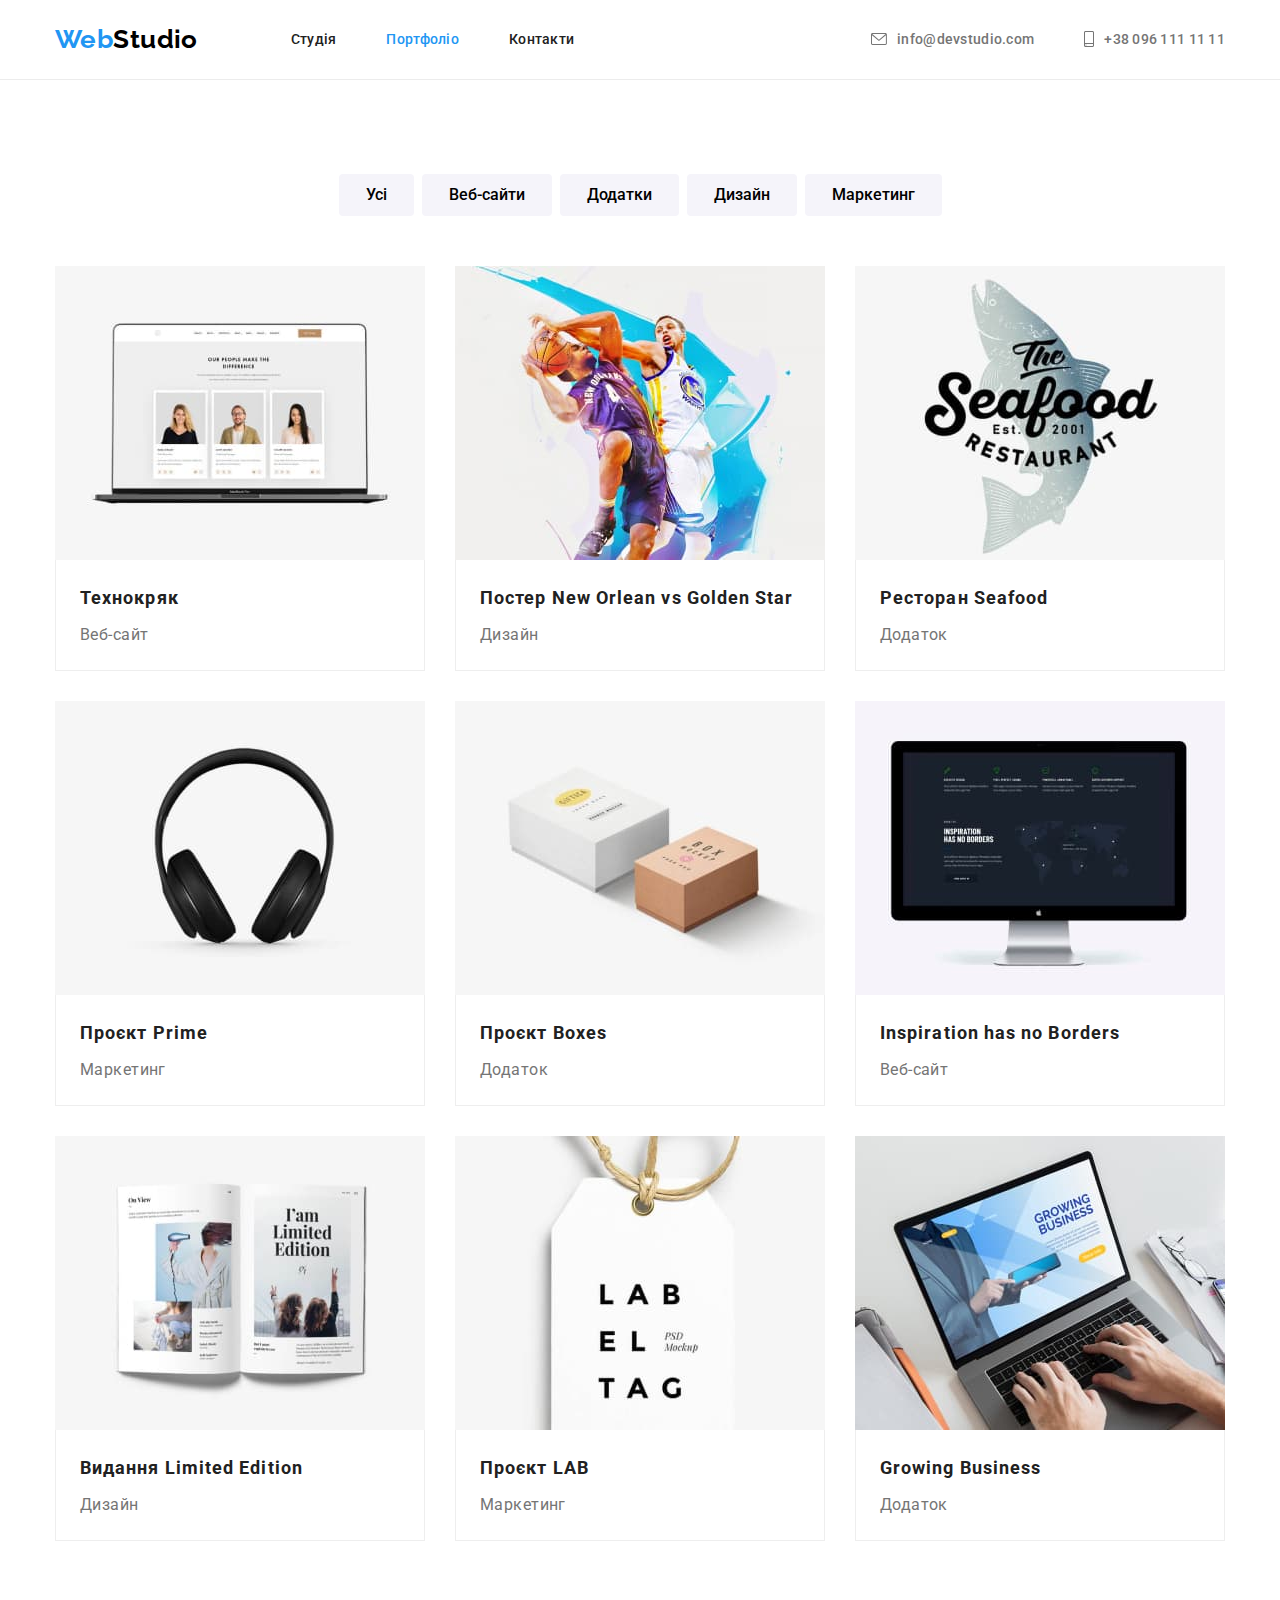
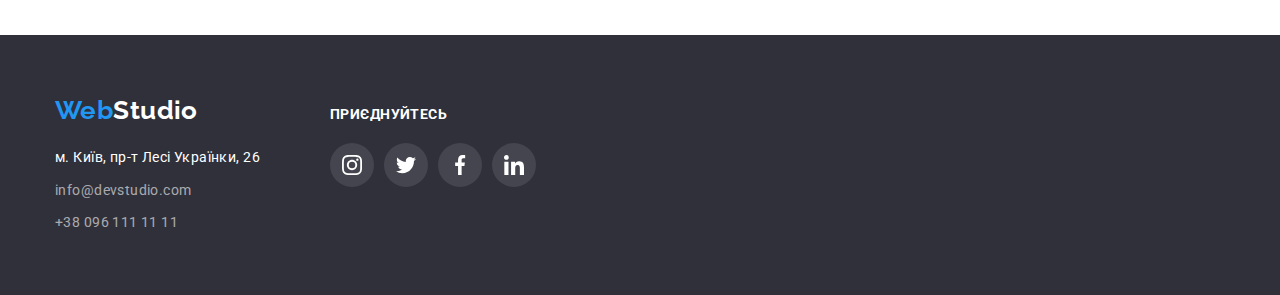
==== portfolio.html @ 4c045afc "files added" ====
<!DOCTYPE html>
<!-- Document layout was done by Ruslan Shcherbyna aka Anattagarbha -->
<html lang="uk">
  <!-- Service information -->
  <head>
    <meta charset="UTF-8" />
    <meta http-equiv="X-UA-Compatible" content="IE=edge" />
    <meta name="viewport" content="width=device-width, initial-scale=1.0" />
    <title>Портфоліо</title>
    <link rel="preconnect" href="https://fonts.googleapis.com" />
    <link rel="preconnect" href="https://fonts.gstatic.com" crossorigin="" />
    <link
      href="https://fonts.googleapis.com/css2?family=Raleway:wght@700&amp;family=Roboto:wght@400;500;700;900&amp;display=swap"
      rel="stylesheet"
    />
    <link
      rel="stylesheet"
      href="https://cdnjs.cloudflare.com/ajax/libs/modern-normalize/1.1.0/modern-normalize.min.css"
    />
    <link rel="stylesheet" href="./css/styles.css" />
  </head>
  <!-- Page content -->
  <body>
    <!-- Page header -->
    <header class="wst-header">
      <div class="container">
        <nav class="nav-menu">
          <a class="logo no-decor" href="./index.html"
            ><span class="logo-color">Web</span>Studio</a
          >
          <ul class="nav-items no-style list">
            <li class="nav-item">
              <a class="nav-link" href="./index.html">Студія</a>
            </li>
            <li class="nav-item">
              <a class="nav-link" href="./portfolio.html"
                ><span class="current">Портфоліо</span></a
              >
            </li>
            <li class="nav-item">
              <a class="nav-link" href="">Контакти</a>
            </li>
          </ul>
        </nav>
        <ul class="contacts no-style list">
          <li class="contact-item">
            <a class="contact-link no-decor" href="mailto:info@devstudio.com"
              ><svg class="contact-icon" width="16" height="12">
                <use href="./images/decor/sprite.svg#envelope"></use>
              </svg>
              info@devstudio.com</a
            >
          </li>
          <li class="contact-item">
            <a class="contact-link no-decor" href="tel:+380961111111"
              ><svg class="contact-icon" width="10" height="16">
                <use href="./images/decor/sprite.svg#smartphone"></use>
              </svg>
              +38 096 111 11 11</a
            >
          </li>
        </ul>
      </div>
    </header>
    <!-- Unique page content -->
    <main>
      <section class="portfolio section">
        <div class="container">
          <h1 class="portfolio-headline visually-hidden">Наші проєкти</h1>
          <!-- Portfolio filter -->
          <ul class="portfolio-filter no-style">
            <li>
              <button type="button" class="portfolio-button pointer">
                Усі
              </button>
            </li>
            <li>
              <button type="button" class="portfolio-button pointer">
                Веб-сайти
              </button>
            </li>
            <li>
              <button type="button" class="portfolio-button pointer">
                Додатки
              </button>
            </li>
            <li>
              <button type="button" class="portfolio-button pointer">
                Дизайн
              </button>
            </li>
            <li>
              <button type="button" class="portfolio-button pointer">
                Маркетинг
              </button>
            </li>
          </ul>
          <!-- Projects list -->
          <ul class="portfolio-projects no-style">
            <li class="project-item">
              <a href="" class="project-link no-decor">
                <img
                  src="./images/portfolio/techno.jpg"
                  alt="веб сайт"
                  width="370"
                  height="294"
                />
                <div class="project-info">
                  <h2 class="project-name">Технокряк</h2>
                  <p class="project-function">Веб-сайт</p>
                </div>
              </a>
            </li>
            <li class="project-item">
              <a href="" class="project-link no-decor">
                <img
                  src="./images/portfolio/poster.jpg"
                  alt="дизайн постеру"
                  width="370"
                  height="294"
                />
                <div class="project-info">
                  <h2 class="project-name">
                    Постер <span lang="en">New Orlean vs Golden Star</span>
                  </h2>
                  <p class="project-function">Дизайн</p>
                </div>
              </a>
            </li>
            <li class="project-item">
              <a href="" class="project-link no-decor">
                <img
                  src="./images/portfolio/seafood.jpg"
                  alt="додаток ресторану"
                  width="370"
                  height="294"
                />
                <div class="project-info">
                  <h2 class="project-name">
                    Ресторан <span lang="en">Seafood</span>
                  </h2>
                  <p class="project-function">Додаток</p>
                </div>
              </a>
            </li>
            <li class="project-item">
              <a href="" class="project-link no-decor">
                <img
                  src="./images/portfolio/prime.jpg"
                  alt="маркетинг"
                  width="370"
                  height="294"
                />
                <div class="project-info">
                  <h2 class="project-name">
                    Проєкт <span lang="en">Prime</span>
                  </h2>
                  <p class="project-function">Маркетинг</p>
                </div>
              </a>
            </li>
            <li class="project-item">
              <a href="" class="project-link no-decor">
                <img
                  src="./images/portfolio/boxes.jpg"
                  alt="додаток"
                  width="370"
                  height="294"
                />
                <div class="project-info">
                  <h2 class="project-name">
                    Проєкт <span lang="en">Boxes</span>
                  </h2>
                  <p class="project-function">Додаток</p>
                </div>
              </a>
            </li>
            <li class="project-item">
              <a href="" class="project-link no-decor">
                <img
                  src="./images/portfolio/inspiration.jpg"
                  alt="веб-сайт"
                  width="370"
                  height="294"
                />
                <div class="project-info">
                  <h2 class="project-name">
                    <span lang="en">Inspiration has no Borders</span>
                  </h2>
                  <p class="project-function">Веб-сайт</p>
                </div>
              </a>
            </li>
            <li class="project-item">
              <a href="" class="project-link no-decor">
                <img
                  src="./images/portfolio/limited.jpg"
                  alt="дизайн видання"
                  width="370"
                  height="294"
                />
                <div class="project-info">
                  <h2 class="project-name">
                    Видання <span lang="en">Limited Edition</span>
                  </h2>
                  <p class="project-function">Дизайн</p>
                </div>
              </a>
            </li>
            <li class="project-item">
              <a href="" class="project-link no-decor">
                <img
                  src="./images/portfolio/lab.jpg"
                  alt="маркетинг"
                  width="370"
                  height="294"
                />
                <div class="project-info">
                  <h2 class="project-name">
                    Проєкт <span lang="en">LAB</span>
                  </h2>
                  <p class="project-function">Маркетинг</p>
                </div>
              </a>
            </li>
            <li class="project-item">
              <a href="" class="project-link no-decor">
                <img
                  src="./images/portfolio/business.jpg"
                  alt="додаток"
                  width="370"
                  height="294"
                />
                <div class="project-info">
                  <h2 class="project-name">
                    <span lang="en">Growing Business</span>
                  </h2>
                  <p class="project-function">Додаток</p>
                </div>
              </a>
            </li>
          </ul>
        </div>
      </section>
    </main>
    <!-- Page footer -->
    <footer class="wst-footer">
      <div class="container">
        <div class="footer-wrap">
          <a class="logo no-decor" href="./index.html"
            ><span class="logo-color">Web</span
            ><span class="logo-white">Studio</span></a
          >
          <address class="address-menu">
            <ul class="address-list no-style">
              <li class="address-item">
                <a
                  class="address-link no-decor"
                  href="https://goo.gl/maps/4tvgwQAKs3iSgBmF8"
                  target="_blank"
                  rel="noopener nofollow noreferrer"
                  >м. Київ, пр-т Лесі Українки, 26</a
                >
              </li>
              <li class="address-item">
                <a
                  class="address-link no-decor"
                  href="mailto:info@devstudio.com"
                  >info@devstudio.com</a
                >
              </li>
              <li class="address-item">
                <a class="address-link no-decor" href="tel:+380961111111"
                  >+38 096 111 11 11</a
                >
              </li>
            </ul>
          </address>
        </div>
        <div class="footer-social-menu">
          <p class="footer-social-headline">Приєднуйтесь</p>
          <ul class="footer-social-list no-style">
            <li class="footer-social-item">
              <a href="" class="footer-social-link">
                <svg class="footer-social-icon" width="20" height="20">
                  <use href="./images/decor/sprite.svg#instagram"></use>
                </svg>
              </a>
            </li>
            <li class="footer-social-item">
              <a href="" class="footer-social-link">
                <svg class="footer-social-icon" width="20" height="20">
                  <use href="./images/decor/sprite.svg#twitter"></use>
                </svg>
              </a>
            </li>
            <li class="footer-social-item">
              <a href="" class="footer-social-link">
                <svg class="footer-social-icon" width="20" height="20">
                  <use href="./images/decor/sprite.svg#facebook"></use>
                </svg>
              </a>
            </li>
            <li class="footer-social-item">
              <a href="" class="footer-social-link">
                <svg class="footer-social-icon" width="20" height="20">
                  <use href="./images/decor/sprite.svg#linkedin"></use>
                </svg>
              </a>
            </li>
          </ul>
        </div>
      </div>
    </footer>
  </body>
</html>
---- css/styles.css ----
/* определение css-переменных */

:root {
  --brand-color: #2196f3;
  --bgn-color: #ffffff;
  --second-bgn-color: #f5f4fa;
  --third-bgn-color: #2f303a;
  --social-bgn-color: rgba(255, 255, 255, 0.1);
  --font-color: #212121;
  --small-text: #757575;
  --active-color: #188ce8;
  --border-color: #eeeeee;
  --hdr-border-color: #ececec;
  --hero-bgn-color: #c4c4c4;
  --hero-gdn-color: rgba(47, 48, 58, 0.4);
  --icon-fill-color: #afb1b8;
  --mr-black: #000000;
  --mr-white: #ffffff;
  --address-color: rgba(255, 255, 255, 0.6);
  --hero-btn-shadow: rgba(0, 0, 0, 0.15);
  --member-shadow-1: rgba(0, 0, 0, 0.12);
  --member-shadow-2: rgba(0, 0, 0, 0.14);
  --member-shadow-3: rgba(0, 0, 0, 0.2);
  --port-btn-shadow-1: rgba(0, 0, 0, 0.1);
  --port-btn-shadow-2: rgba(0, 0, 0, 0.08);
  --port-btn-shadow-3: rgba(0, 0, 0, 0.12);
  --project-box-shadow: rgba(0, 0, 0, 0.25);
  --font-primary: "Roboto", "Arial", sans-serif;
}

/* глобальный стиль страницы */

body {
  background-color: var(--bgn-color);
  color: var(--font-color);
  font-family: var(--font-primary);
  font-size: 14px;
  font-style: normal;
  letter-spacing: 0.03em;
}

.no-style {
  list-style: none;
}

.no-decor {
  text-decoration: none;
}

.pointer {
  cursor: pointer;
}

.visually-hidden {
  position: absolute;
  white-space: nowrap;
  width: 1px;
  height: 1px;
  overflow: hidden;
  border: 0;
  padding: 0;
  clip: rect(0 0 0 0);
  clip-path: inset(50%);
  margin: -1px;
}

ul,
ol {
  margin: 0;
  padding-left: 0;
}

p,
h1,
h2,
h3,
h4,
h5,
h6 {
  margin: 0;
}

img {
  display: block;
  max-width: 100%;
  height: auto;
}

.container {
  max-width: 1200px;
  margin-left: auto;
  margin-right: auto;
  padding-left: 15px;
  padding-right: 15px;
}

.section {
  padding-bottom: 94px;
  padding-top: 94px;
  background-color: var(--bgn-color);
}

/* header */

.wst-header {
  padding: 24px 0;
  border-bottom: 1px solid var(--hdr-border-color);
}

.wst-header > .container {
  display: flex;
}

.wst-header .list {
  display: flex;
  gap: 50px;
}

.wst-header .logo {
  margin-right: 93px;
}

/* логотип */

.logo {
  color: var(--mr-black);
  font-family: "Raleway";
  font-size: 26px;
  font-weight: 700;
  line-height: 1.19;
}

.logo-color {
  color: var(--brand-color);
}

.logo-white {
  color: var(--mr-white);
}

.wst-footer .logo {
  display: inline-block;
}

/* меню навигации */

.nav-item > .nav-link {
  color: var(--font-color);
  font-weight: 500;
  letter-spacing: 0.02em;
  line-height: 1.143;
  text-decoration: none;
}

.nav-link:hover,
.nav-link:focus {
  color: var(--brand-color);
}

.current {
  color: var(--brand-color);
}

.nav-menu {
  display: flex;
  align-items: center;
}

/* меню контактов */

.contact-item > .contact-link {
  color: var(--small-text);
  font-weight: 500;
  letter-spacing: 0.02em;
  line-height: 1.143;
  display: flex;
  align-items: center;
}

.contact-link:hover,
.contact-link:focus {
  color: var(--brand-color);
}

.contact-icon {
  fill: currentColor;
  margin-right: 10px;
}

.contacts {
  display: flex;
  align-items: center;
  margin-left: auto;
}

/* стиль секции hero */

.hero.section {
  padding-top: 200px;
  padding-bottom: 200px;
  background-color: var(--third-bgn-color);
  text-align: center;
}

.hero-headline {
  color: var(--mr-white);
  font-weight: 900;
  font-size: 44px;
  line-height: 1.36;
  letter-spacing: 0.06em;
  text-transform: uppercase;
  width: 696px;
  margin-bottom: 30px;
  margin-left: auto;
  margin-right: auto;
}

.button {
  background-color: var(--brand-color);
  box-shadow: 0px 4px 4px var(--hero-btn-shadow);
  color: var(--mr-white);
  font-family: var(--font-primary);
  font-size: 16px;
  font-weight: 700;
  letter-spacing: 0.06em;
  line-height: 1.875;
  border: 1px solid var(--first-active-color);
  border-radius: 4px;
  text-align: center;
  min-width: 216px;
  min-height: 50px;
  padding: 10px 32px;
}

.button:active {
  background-color: var(--active-color);
  border-color: var(--active-color);
}

.hero-bgn {
  max-width: 1600px;
  margin-left: auto;
  margin-right: auto;
  background-color: var(--hero-bgn-color);
  background-repeat: no-repeat;
  background-position: center;
  background-size: cover;
  background-image: linear-gradient(
      var(--hero-gdn-color),
      var(--hero-gdn-color)
    ),
    url("../images/decor/hero.jpg");
}

/* стиль секции features */

.features.section {
  padding-bottom: 0;
}

.features-headline {
  font-size: 36px;
  line-height: 1.17;
}

.features-title {
  line-height: 1.14;
  text-transform: uppercase;
  margin-bottom: 10px;
  font-size: 14px;
}

.features-item > .features-text {
  color: var(--small-text);
  line-height: 1.7;
}

.features-list {
  display: flex;
  flex-wrap: wrap;
  justify-content: space-between;
}

.features-item {
  max-width: 270px;
  flex-basis: 270px;
}

.features-item::before {
  content: "";
  display: block;
  background-color: var(--second-bgn-color);
  width: 270px;
  height: 120px;
  border-radius: 4px;
  margin-bottom: 30px;
}

.features-item:nth-child(1)::before {
  background-image: url("../images/decor/group-01.svg");
  background-repeat: no-repeat;
  background-position: center;
}
.features-item:nth-child(2)::before {
  background-image: url("../images/decor/group-02.svg");
  background-repeat: no-repeat;
  background-position: center;
}
.features-item:nth-child(3)::before {
  background-image: url("../images/decor/group-03.svg");
  background-repeat: no-repeat;
  background-position: center;
}
.features-item:nth-child(4)::before {
  background-image: url("../images/decor/group-04.svg");
  background-repeat: no-repeat;
  background-position: center;
}

/* стиль секции skills */

.skills-headline {
  font-size: 36px;
  line-height: 1.17;
  text-align: center;
  margin-bottom: 50px;
}

.skills-list {
  display: flex;
  flex-wrap: wrap;
  gap: 30px;
}

/* стиль секции team */

.team {
  background-color: var(--second-bgn-color);
}

.team-member {
  box-shadow: 0px 1px 3px var(--member-shadow-1),
    0px 1px 1px var(--member-shadow-2), 0px 2px 1px var(--member-shadow-3);
  background-color: var(--mr-white);
  max-width: 270px;
  border-bottom-left-radius: 4px;
  border-bottom-right-radius: 4px;
}

.team-headline {
  font-size: 36px;
  line-height: 1.17;
  text-align: center;
  margin-bottom: 50px;
}

.member-info {
  padding: 30px 0;
}

.member-info > .member-name {
  font-weight: 500;
  font-size: 16px;
  line-height: 1.188;
  margin-bottom: 10px;
  text-align: center;
}

.member-info > .member-function {
  color: var(--small-text);
  font-size: 16px;
  line-height: 1.188;
  text-align: center;
  margin-bottom: 16px;
}

.team-list {
  display: flex;
  gap: 30px;
  flex-wrap: wrap;
}

.social-list {
  display: flex;
  gap: 10px;
  justify-content: center;
}

.social-link {
  width: 44px;
  height: 44px;
  border-radius: 50%;
  background-color: inherit;
  display: flex;
  align-items: center;
  justify-content: center;
  fill: var(--icon-fill-color);
}

.social-link:hover,
.social-link:focus {
  background-color: var(--brand-color);
  fill: var(--bgn-color);
}

/* клиенты */

.clients-headline {
  font-size: 36px;
  line-height: 1.17;
  text-align: center;
  margin-bottom: 50px;
}

.clients-list {
  display: flex;
  gap: 30px;
  width: 100%;
}

.client-item {
  width: calc((100% - 150px + 12px) / 6);
  display: flex;
}

.client-link {
  width: calc(100%);
  height: 92px;
  border: 1px solid var(--icon-fill-color);
  border-radius: 4px;
  fill: var(--icon-fill-color);
  display: flex;
  align-items: center;
  justify-content: center;
}

.client-link:hover,
.client-link:focus {
  fill: var(--brand-color);
  border-color: var(--brand-color);
}

/* footer */

.wst-footer {
  background-color: var(--third-bgn-color);
  padding: 60px 0;
}

.wst-footer .logo {
  margin-bottom: 20px;
}

.wst-footer > .container {
  display: flex;
  align-items: baseline;
}

/* adress menu */

.address-item > .address-link {
  color: var(--mr-white);
  font-style: normal;
  line-height: 1.7;
}

.address-item > .address-link:hover,
.address-item > .address-link:focus {
  color: var(--brand-color);
}

.address-item [href="mailto:info@devstudio.com"] {
  color: var(--address-color);
}

.address-item [href="tel:+380961111111"] {
  color: var(--address-color);
}

.address-item:not(:last-child) {
  margin-bottom: 9px;
}

/* social menu */

.footer-social-menu {
  display: block;
  width: 206px;
  margin-left: 70px;
}

.footer-social-headline {
  font-weight: 700;
  font-size: 14px;
  line-height: 1.14;
  letter-spacing: 0.03em;
  text-transform: uppercase;
  color: var(--mr-white);
  margin-bottom: 20px;
}

.footer-social-icon {
  width: 20px;
  height: 20px;
}

.footer-social-list {
  display: flex;
  gap: 10px;
  justify-content: center;
}

.footer-social-link {
  width: 44px;
  height: 44px;
  border-radius: 50%;
  background-color: var(--social-bgn-color);
  display: flex;
  align-items: center;
  justify-content: center;
  fill: var(--mr-white);
}

.footer-social-link:hover,
.footer-social-link:focus {
  background-color: var(--brand-color);
}

/* страница portfolio */

.portfolio-headline {
  font-size: 36px;
  line-height: 1.17;
}

/* фильтр проектов */

.portfolio-button {
  font-family: "Roboto", sans-serif;
  font-size: 16px;
  font-weight: 500;
  line-height: 1.625;
  text-align: center;
  background-color: var(--second-bgn-color);
  border-color: var(--second-bgn-color);
  border-radius: 4px;
  border-style: solid;
  padding: 6px 25px;
  min-height: 38px;
}

.portfolio-button:hover,
.portfolio-button:focus,
.portfolio-button:active {
  background-color: var(--brand-color);
  border-color: var(--brand-color);
  color: var(--mr-white);
  box-shadow: 0px 3px 1px var(--port-btn-shadow-1),
    0px 1px 2px var(--port-btn-shadow-2), 0px 2px 2px var(--port-btn-shadow-3);
}

.portfolio-filter {
  display: flex;
  justify-content: center;
  gap: 8px;
  margin-bottom: 50px;
}

/* список проектов */

.project-item {
  width: calc((100% - 60px) / 3);
}

.project-info {
  border: 1px solid var(--border-color);
  border-top-width: 0;
  border-top-style: hidden;
  padding: 20px 24px;
}

.project-info > .project-name {
  font-size: 18px;
  letter-spacing: 0.06em;
  line-height: 2;
  margin-bottom: 4px;
  color: var(--font-color);
}

.project-info > .project-function {
  font-size: 16px;
  color: var(--small-text);
  line-height: 1.875;
}

.portfolio-projects {
  display: flex;
  flex-wrap: wrap;
  gap: 30px;
}

.project-link {
  display: block;
}

.project-link:hover {
  box-shadow: 0px 4px 4px var(--project-box-shadow);
}
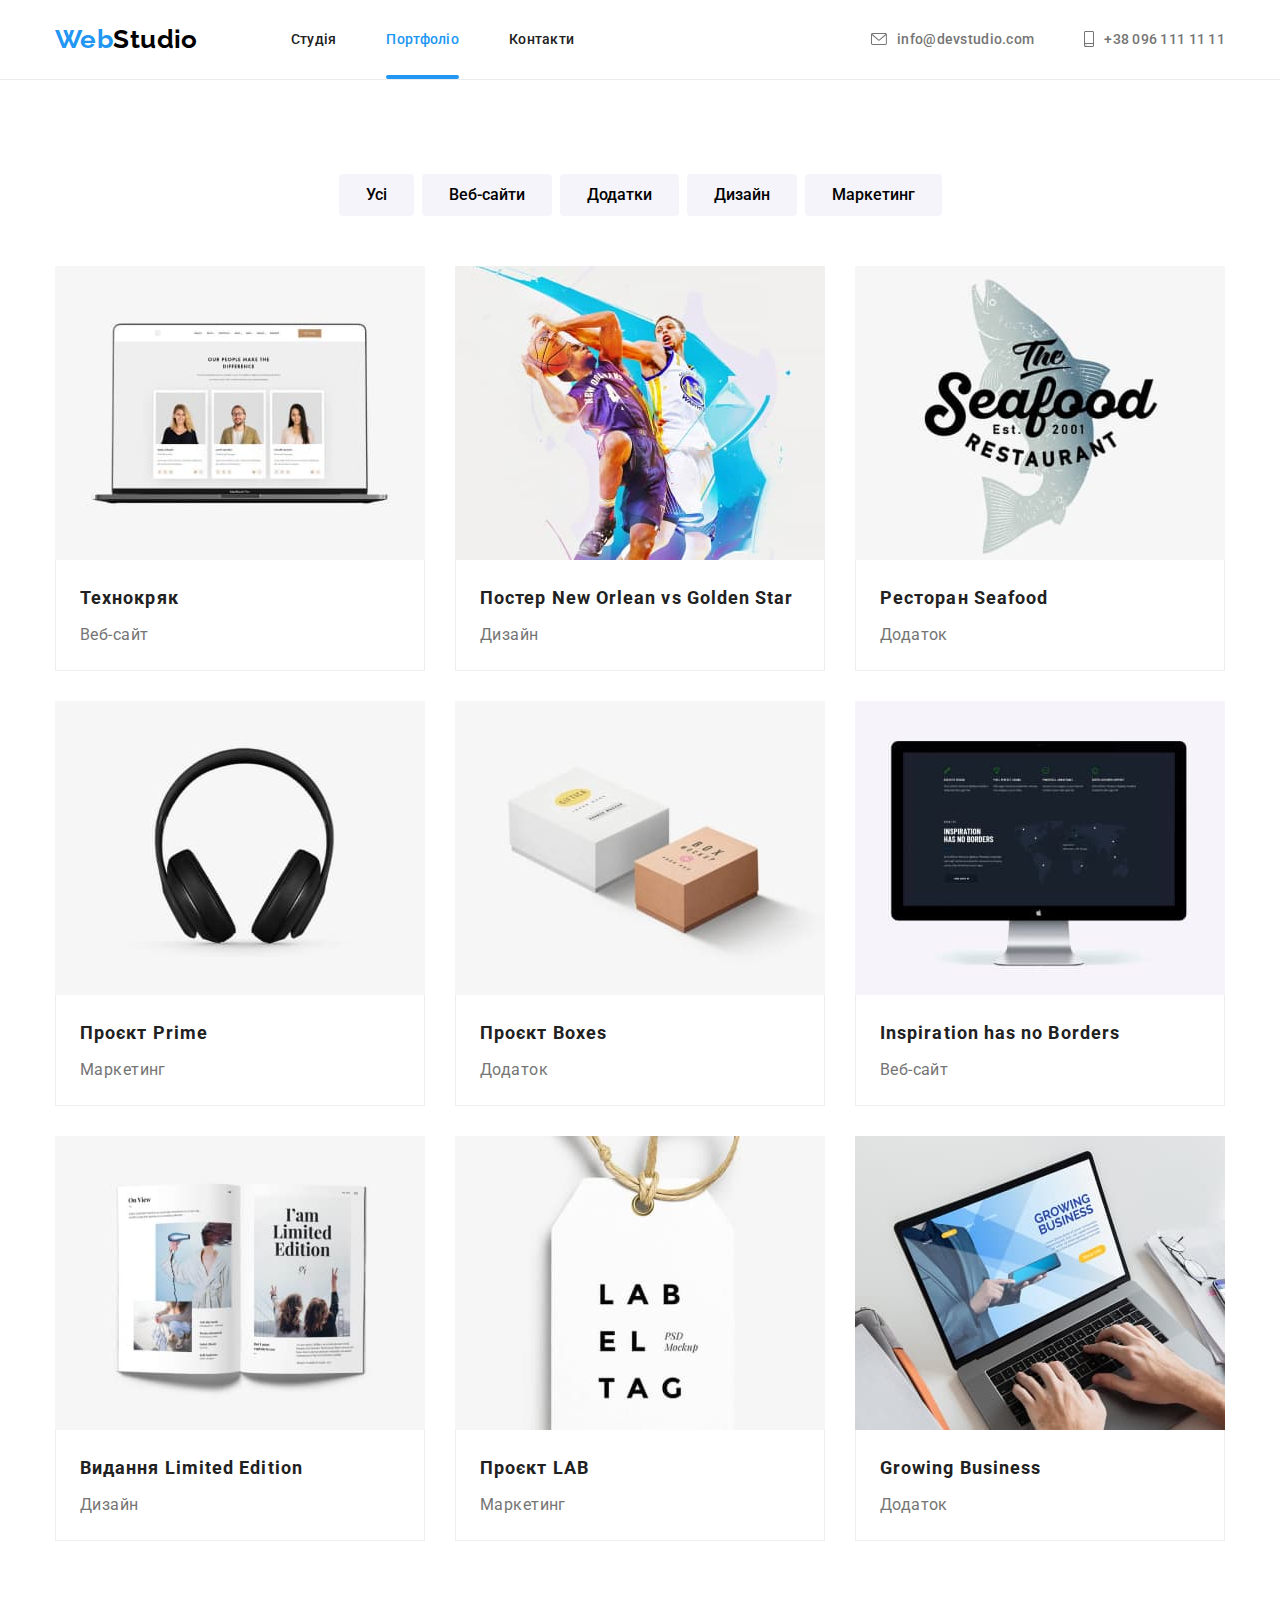
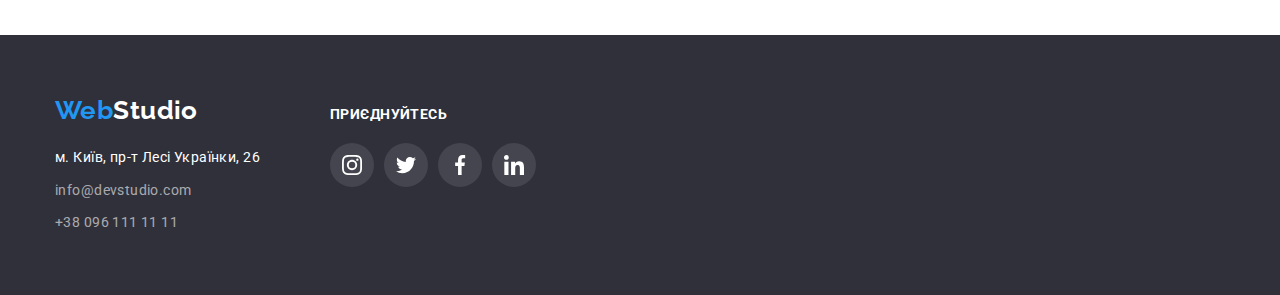
==== commit 9ebc8e19: "add underline class to both pages" ====
--- a/portfolio.html
+++ b/portfolio.html
@@ -1,316 +1,316 @@
-<!DOCTYPE html>
-<!-- Document layout was done by Ruslan Shcherbyna aka Anattagarbha -->
-<html lang="uk">
-  <!-- Service information -->
-  <head>
-    <meta charset="UTF-8" />
-    <meta http-equiv="X-UA-Compatible" content="IE=edge" />
-    <meta name="viewport" content="width=device-width, initial-scale=1.0" />
-    <title>Портфоліо</title>
-    <link rel="preconnect" href="https://fonts.googleapis.com" />
-    <link rel="preconnect" href="https://fonts.gstatic.com" crossorigin="" />
-    <link
-      href="https://fonts.googleapis.com/css2?family=Raleway:wght@700&amp;family=Roboto:wght@400;500;700;900&amp;display=swap"
-      rel="stylesheet"
-    />
-    <link
-      rel="stylesheet"
-      href="https://cdnjs.cloudflare.com/ajax/libs/modern-normalize/1.1.0/modern-normalize.min.css"
-    />
-    <link rel="stylesheet" href="./css/styles.css" />
-  </head>
-  <!-- Page content -->
-  <body>
-    <!-- Page header -->
-    <header class="wst-header">
-      <div class="container">
-        <nav class="nav-menu">
-          <a class="logo no-decor" href="./index.html"
-            ><span class="logo-color">Web</span>Studio</a
-          >
-          <ul class="nav-items no-style list">
-            <li class="nav-item">
-              <a class="nav-link" href="./index.html">Студія</a>
-            </li>
-            <li class="nav-item">
-              <a class="nav-link" href="./portfolio.html"
-                ><span class="current">Портфоліо</span></a
-              >
-            </li>
-            <li class="nav-item">
-              <a class="nav-link" href="">Контакти</a>
-            </li>
-          </ul>
-        </nav>
-        <ul class="contacts no-style list">
-          <li class="contact-item">
-            <a class="contact-link no-decor" href="mailto:info@devstudio.com"
-              ><svg class="contact-icon" width="16" height="12">
-                <use href="./images/decor/sprite.svg#envelope"></use>
-              </svg>
-              info@devstudio.com</a
-            >
-          </li>
-          <li class="contact-item">
-            <a class="contact-link no-decor" href="tel:+380961111111"
-              ><svg class="contact-icon" width="10" height="16">
-                <use href="./images/decor/sprite.svg#smartphone"></use>
-              </svg>
-              +38 096 111 11 11</a
-            >
-          </li>
-        </ul>
-      </div>
-    </header>
-    <!-- Unique page content -->
-    <main>
-      <section class="portfolio section">
-        <div class="container">
-          <h1 class="portfolio-headline visually-hidden">Наші проєкти</h1>
-          <!-- Portfolio filter -->
-          <ul class="portfolio-filter no-style">
-            <li>
-              <button type="button" class="portfolio-button pointer">
-                Усі
-              </button>
-            </li>
-            <li>
-              <button type="button" class="portfolio-button pointer">
-                Веб-сайти
-              </button>
-            </li>
-            <li>
-              <button type="button" class="portfolio-button pointer">
-                Додатки
-              </button>
-            </li>
-            <li>
-              <button type="button" class="portfolio-button pointer">
-                Дизайн
-              </button>
-            </li>
-            <li>
-              <button type="button" class="portfolio-button pointer">
-                Маркетинг
-              </button>
-            </li>
-          </ul>
-          <!-- Projects list -->
-          <ul class="portfolio-projects no-style">
-            <li class="project-item">
-              <a href="" class="project-link no-decor">
-                <img
-                  src="./images/portfolio/techno.jpg"
-                  alt="веб сайт"
-                  width="370"
-                  height="294"
-                />
-                <div class="project-info">
-                  <h2 class="project-name">Технокряк</h2>
-                  <p class="project-function">Веб-сайт</p>
-                </div>
-              </a>
-            </li>
-            <li class="project-item">
-              <a href="" class="project-link no-decor">
-                <img
-                  src="./images/portfolio/poster.jpg"
-                  alt="дизайн постеру"
-                  width="370"
-                  height="294"
-                />
-                <div class="project-info">
-                  <h2 class="project-name">
-                    Постер <span lang="en">New Orlean vs Golden Star</span>
-                  </h2>
-                  <p class="project-function">Дизайн</p>
-                </div>
-              </a>
-            </li>
-            <li class="project-item">
-              <a href="" class="project-link no-decor">
-                <img
-                  src="./images/portfolio/seafood.jpg"
-                  alt="додаток ресторану"
-                  width="370"
-                  height="294"
-                />
-                <div class="project-info">
-                  <h2 class="project-name">
-                    Ресторан <span lang="en">Seafood</span>
-                  </h2>
-                  <p class="project-function">Додаток</p>
-                </div>
-              </a>
-            </li>
-            <li class="project-item">
-              <a href="" class="project-link no-decor">
-                <img
-                  src="./images/portfolio/prime.jpg"
-                  alt="маркетинг"
-                  width="370"
-                  height="294"
-                />
-                <div class="project-info">
-                  <h2 class="project-name">
-                    Проєкт <span lang="en">Prime</span>
-                  </h2>
-                  <p class="project-function">Маркетинг</p>
-                </div>
-              </a>
-            </li>
-            <li class="project-item">
-              <a href="" class="project-link no-decor">
-                <img
-                  src="./images/portfolio/boxes.jpg"
-                  alt="додаток"
-                  width="370"
-                  height="294"
-                />
-                <div class="project-info">
-                  <h2 class="project-name">
-                    Проєкт <span lang="en">Boxes</span>
-                  </h2>
-                  <p class="project-function">Додаток</p>
-                </div>
-              </a>
-            </li>
-            <li class="project-item">
-              <a href="" class="project-link no-decor">
-                <img
-                  src="./images/portfolio/inspiration.jpg"
-                  alt="веб-сайт"
-                  width="370"
-                  height="294"
-                />
-                <div class="project-info">
-                  <h2 class="project-name">
-                    <span lang="en">Inspiration has no Borders</span>
-                  </h2>
-                  <p class="project-function">Веб-сайт</p>
-                </div>
-              </a>
-            </li>
-            <li class="project-item">
-              <a href="" class="project-link no-decor">
-                <img
-                  src="./images/portfolio/limited.jpg"
-                  alt="дизайн видання"
-                  width="370"
-                  height="294"
-                />
-                <div class="project-info">
-                  <h2 class="project-name">
-                    Видання <span lang="en">Limited Edition</span>
-                  </h2>
-                  <p class="project-function">Дизайн</p>
-                </div>
-              </a>
-            </li>
-            <li class="project-item">
-              <a href="" class="project-link no-decor">
-                <img
-                  src="./images/portfolio/lab.jpg"
-                  alt="маркетинг"
-                  width="370"
-                  height="294"
-                />
-                <div class="project-info">
-                  <h2 class="project-name">
-                    Проєкт <span lang="en">LAB</span>
-                  </h2>
-                  <p class="project-function">Маркетинг</p>
-                </div>
-              </a>
-            </li>
-            <li class="project-item">
-              <a href="" class="project-link no-decor">
-                <img
-                  src="./images/portfolio/business.jpg"
-                  alt="додаток"
-                  width="370"
-                  height="294"
-                />
-                <div class="project-info">
-                  <h2 class="project-name">
-                    <span lang="en">Growing Business</span>
-                  </h2>
-                  <p class="project-function">Додаток</p>
-                </div>
-              </a>
-            </li>
-          </ul>
-        </div>
-      </section>
-    </main>
-    <!-- Page footer -->
-    <footer class="wst-footer">
-      <div class="container">
-        <div class="footer-wrap">
-          <a class="logo no-decor" href="./index.html"
-            ><span class="logo-color">Web</span
-            ><span class="logo-white">Studio</span></a
-          >
-          <address class="address-menu">
-            <ul class="address-list no-style">
-              <li class="address-item">
-                <a
-                  class="address-link no-decor"
-                  href="https://goo.gl/maps/4tvgwQAKs3iSgBmF8"
-                  target="_blank"
-                  rel="noopener nofollow noreferrer"
-                  >м. Київ, пр-т Лесі Українки, 26</a
-                >
-              </li>
-              <li class="address-item">
-                <a
-                  class="address-link no-decor"
-                  href="mailto:info@devstudio.com"
-                  >info@devstudio.com</a
-                >
-              </li>
-              <li class="address-item">
-                <a class="address-link no-decor" href="tel:+380961111111"
-                  >+38 096 111 11 11</a
-                >
-              </li>
-            </ul>
-          </address>
-        </div>
-        <div class="footer-social-menu">
-          <p class="footer-social-headline">Приєднуйтесь</p>
-          <ul class="footer-social-list no-style">
-            <li class="footer-social-item">
-              <a href="" class="footer-social-link">
-                <svg class="footer-social-icon" width="20" height="20">
-                  <use href="./images/decor/sprite.svg#instagram"></use>
-                </svg>
-              </a>
-            </li>
-            <li class="footer-social-item">
-              <a href="" class="footer-social-link">
-                <svg class="footer-social-icon" width="20" height="20">
-                  <use href="./images/decor/sprite.svg#twitter"></use>
-                </svg>
-              </a>
-            </li>
-            <li class="footer-social-item">
-              <a href="" class="footer-social-link">
-                <svg class="footer-social-icon" width="20" height="20">
-                  <use href="./images/decor/sprite.svg#facebook"></use>
-                </svg>
-              </a>
-            </li>
-            <li class="footer-social-item">
-              <a href="" class="footer-social-link">
-                <svg class="footer-social-icon" width="20" height="20">
-                  <use href="./images/decor/sprite.svg#linkedin"></use>
-                </svg>
-              </a>
-            </li>
-          </ul>
-        </div>
-      </div>
-    </footer>
-  </body>
-</html>
+<!DOCTYPE html>
+<!-- Document layout was done by Ruslan Shcherbyna aka Anattagarbha -->
+<html lang="uk">
+  <!-- Service information -->
+  <head>
+    <meta charset="UTF-8" />
+    <meta http-equiv="X-UA-Compatible" content="IE=edge" />
+    <meta name="viewport" content="width=device-width, initial-scale=1.0" />
+    <title>Портфоліо</title>
+    <link rel="preconnect" href="https://fonts.googleapis.com" />
+    <link rel="preconnect" href="https://fonts.gstatic.com" crossorigin="" />
+    <link
+      href="https://fonts.googleapis.com/css2?family=Raleway:wght@700&amp;family=Roboto:wght@400;500;700;900&amp;display=swap"
+      rel="stylesheet"
+    />
+    <link
+      rel="stylesheet"
+      href="https://cdnjs.cloudflare.com/ajax/libs/modern-normalize/1.1.0/modern-normalize.min.css"
+    />
+    <link rel="stylesheet" href="./css/styles.css" />
+  </head>
+  <!-- Page content -->
+  <body>
+    <!-- Page header -->
+    <header class="wst-header">
+      <div class="container">
+        <nav class="nav-menu">
+          <a class="logo no-decor" href="./index.html"
+            ><span class="logo-color">Web</span>Studio</a
+          >
+          <ul class="nav-items no-style list">
+            <li class="nav-item">
+              <a class="nav-link" href="./index.html">Студія</a>
+            </li>
+            <li class="nav-item">
+              <a class="nav-link underline" href="./portfolio.html"
+                ><span class="current">Портфоліо</span></a
+              >
+            </li>
+            <li class="nav-item">
+              <a class="nav-link" href="">Контакти</a>
+            </li>
+          </ul>
+        </nav>
+        <ul class="contacts no-style list">
+          <li class="contact-item">
+            <a class="contact-link no-decor" href="mailto:info@devstudio.com"
+              ><svg class="contact-icon" width="16" height="12">
+                <use href="./images/decor/sprite.svg#envelope"></use>
+              </svg>
+              info@devstudio.com</a
+            >
+          </li>
+          <li class="contact-item">
+            <a class="contact-link no-decor" href="tel:+380961111111"
+              ><svg class="contact-icon" width="10" height="16">
+                <use href="./images/decor/sprite.svg#smartphone"></use>
+              </svg>
+              +38 096 111 11 11</a
+            >
+          </li>
+        </ul>
+      </div>
+    </header>
+    <!-- Unique page content -->
+    <main>
+      <section class="portfolio section">
+        <div class="container">
+          <h1 class="portfolio-headline visually-hidden">Наші проєкти</h1>
+          <!-- Portfolio filter -->
+          <ul class="portfolio-filter no-style">
+            <li>
+              <button type="button" class="portfolio-button pointer">
+                Усі
+              </button>
+            </li>
+            <li>
+              <button type="button" class="portfolio-button pointer">
+                Веб-сайти
+              </button>
+            </li>
+            <li>
+              <button type="button" class="portfolio-button pointer">
+                Додатки
+              </button>
+            </li>
+            <li>
+              <button type="button" class="portfolio-button pointer">
+                Дизайн
+              </button>
+            </li>
+            <li>
+              <button type="button" class="portfolio-button pointer">
+                Маркетинг
+              </button>
+            </li>
+          </ul>
+          <!-- Projects list -->
+          <ul class="portfolio-projects no-style">
+            <li class="project-item">
+              <a href="" class="project-link no-decor">
+                <img
+                  src="./images/portfolio/techno.jpg"
+                  alt="веб сайт"
+                  width="370"
+                  height="294"
+                />
+                <div class="project-info">
+                  <h2 class="project-name">Технокряк</h2>
+                  <p class="project-function">Веб-сайт</p>
+                </div>
+              </a>
+            </li>
+            <li class="project-item">
+              <a href="" class="project-link no-decor">
+                <img
+                  src="./images/portfolio/poster.jpg"
+                  alt="дизайн постеру"
+                  width="370"
+                  height="294"
+                />
+                <div class="project-info">
+                  <h2 class="project-name">
+                    Постер <span lang="en">New Orlean vs Golden Star</span>
+                  </h2>
+                  <p class="project-function">Дизайн</p>
+                </div>
+              </a>
+            </li>
+            <li class="project-item">
+              <a href="" class="project-link no-decor">
+                <img
+                  src="./images/portfolio/seafood.jpg"
+                  alt="додаток ресторану"
+                  width="370"
+                  height="294"
+                />
+                <div class="project-info">
+                  <h2 class="project-name">
+                    Ресторан <span lang="en">Seafood</span>
+                  </h2>
+                  <p class="project-function">Додаток</p>
+                </div>
+              </a>
+            </li>
+            <li class="project-item">
+              <a href="" class="project-link no-decor">
+                <img
+                  src="./images/portfolio/prime.jpg"
+                  alt="маркетинг"
+                  width="370"
+                  height="294"
+                />
+                <div class="project-info">
+                  <h2 class="project-name">
+                    Проєкт <span lang="en">Prime</span>
+                  </h2>
+                  <p class="project-function">Маркетинг</p>
+                </div>
+              </a>
+            </li>
+            <li class="project-item">
+              <a href="" class="project-link no-decor">
+                <img
+                  src="./images/portfolio/boxes.jpg"
+                  alt="додаток"
+                  width="370"
+                  height="294"
+                />
+                <div class="project-info">
+                  <h2 class="project-name">
+                    Проєкт <span lang="en">Boxes</span>
+                  </h2>
+                  <p class="project-function">Додаток</p>
+                </div>
+              </a>
+            </li>
+            <li class="project-item">
+              <a href="" class="project-link no-decor">
+                <img
+                  src="./images/portfolio/inspiration.jpg"
+                  alt="веб-сайт"
+                  width="370"
+                  height="294"
+                />
+                <div class="project-info">
+                  <h2 class="project-name">
+                    <span lang="en">Inspiration has no Borders</span>
+                  </h2>
+                  <p class="project-function">Веб-сайт</p>
+                </div>
+              </a>
+            </li>
+            <li class="project-item">
+              <a href="" class="project-link no-decor">
+                <img
+                  src="./images/portfolio/limited.jpg"
+                  alt="дизайн видання"
+                  width="370"
+                  height="294"
+                />
+                <div class="project-info">
+                  <h2 class="project-name">
+                    Видання <span lang="en">Limited Edition</span>
+                  </h2>
+                  <p class="project-function">Дизайн</p>
+                </div>
+              </a>
+            </li>
+            <li class="project-item">
+              <a href="" class="project-link no-decor">
+                <img
+                  src="./images/portfolio/lab.jpg"
+                  alt="маркетинг"
+                  width="370"
+                  height="294"
+                />
+                <div class="project-info">
+                  <h2 class="project-name">
+                    Проєкт <span lang="en">LAB</span>
+                  </h2>
+                  <p class="project-function">Маркетинг</p>
+                </div>
+              </a>
+            </li>
+            <li class="project-item">
+              <a href="" class="project-link no-decor">
+                <img
+                  src="./images/portfolio/business.jpg"
+                  alt="додаток"
+                  width="370"
+                  height="294"
+                />
+                <div class="project-info">
+                  <h2 class="project-name">
+                    <span lang="en">Growing Business</span>
+                  </h2>
+                  <p class="project-function">Додаток</p>
+                </div>
+              </a>
+            </li>
+          </ul>
+        </div>
+      </section>
+    </main>
+    <!-- Page footer -->
+    <footer class="wst-footer">
+      <div class="container">
+        <div class="footer-wrap">
+          <a class="logo no-decor" href="./index.html"
+            ><span class="logo-color">Web</span
+            ><span class="logo-white">Studio</span></a
+          >
+          <address class="address-menu">
+            <ul class="address-list no-style">
+              <li class="address-item">
+                <a
+                  class="address-link no-decor"
+                  href="https://goo.gl/maps/4tvgwQAKs3iSgBmF8"
+                  target="_blank"
+                  rel="noopener nofollow noreferrer"
+                  >м. Київ, пр-т Лесі Українки, 26</a
+                >
+              </li>
+              <li class="address-item">
+                <a
+                  class="address-link no-decor"
+                  href="mailto:info@devstudio.com"
+                  >info@devstudio.com</a
+                >
+              </li>
+              <li class="address-item">
+                <a class="address-link no-decor" href="tel:+380961111111"
+                  >+38 096 111 11 11</a
+                >
+              </li>
+            </ul>
+          </address>
+        </div>
+        <div class="footer-social-menu">
+          <p class="footer-social-headline">Приєднуйтесь</p>
+          <ul class="footer-social-list no-style">
+            <li class="footer-social-item">
+              <a href="" class="footer-social-link">
+                <svg class="footer-social-icon" width="20" height="20">
+                  <use href="./images/decor/sprite.svg#instagram"></use>
+                </svg>
+              </a>
+            </li>
+            <li class="footer-social-item">
+              <a href="" class="footer-social-link">
+                <svg class="footer-social-icon" width="20" height="20">
+                  <use href="./images/decor/sprite.svg#twitter"></use>
+                </svg>
+              </a>
+            </li>
+            <li class="footer-social-item">
+              <a href="" class="footer-social-link">
+                <svg class="footer-social-icon" width="20" height="20">
+                  <use href="./images/decor/sprite.svg#facebook"></use>
+                </svg>
+              </a>
+            </li>
+            <li class="footer-social-item">
+              <a href="" class="footer-social-link">
+                <svg class="footer-social-icon" width="20" height="20">
+                  <use href="./images/decor/sprite.svg#linkedin"></use>
+                </svg>
+              </a>
+            </li>
+          </ul>
+        </div>
+      </div>
+    </footer>
+  </body>
+</html>
--- a/css/styles.css
+++ b/css/styles.css
@@ -1,608 +1,647 @@
-/* определение css-переменных */
-
-:root {
-  --brand-color: #2196f3;
-  --bgn-color: #ffffff;
-  --second-bgn-color: #f5f4fa;
-  --third-bgn-color: #2f303a;
-  --social-bgn-color: rgba(255, 255, 255, 0.1);
-  --font-color: #212121;
-  --small-text: #757575;
-  --active-color: #188ce8;
-  --border-color: #eeeeee;
-  --hdr-border-color: #ececec;
-  --hero-bgn-color: #c4c4c4;
-  --hero-gdn-color: rgba(47, 48, 58, 0.4);
-  --icon-fill-color: #afb1b8;
-  --mr-black: #000000;
-  --mr-white: #ffffff;
-  --address-color: rgba(255, 255, 255, 0.6);
-  --hero-btn-shadow: rgba(0, 0, 0, 0.15);
-  --member-shadow-1: rgba(0, 0, 0, 0.12);
-  --member-shadow-2: rgba(0, 0, 0, 0.14);
-  --member-shadow-3: rgba(0, 0, 0, 0.2);
-  --port-btn-shadow-1: rgba(0, 0, 0, 0.1);
-  --port-btn-shadow-2: rgba(0, 0, 0, 0.08);
-  --port-btn-shadow-3: rgba(0, 0, 0, 0.12);
-  --project-box-shadow: rgba(0, 0, 0, 0.25);
-  --font-primary: "Roboto", "Arial", sans-serif;
-}
-
-/* глобальный стиль страницы */
-
-body {
-  background-color: var(--bgn-color);
-  color: var(--font-color);
-  font-family: var(--font-primary);
-  font-size: 14px;
-  font-style: normal;
-  letter-spacing: 0.03em;
-}
-
-.no-style {
-  list-style: none;
-}
-
-.no-decor {
-  text-decoration: none;
-}
-
-.pointer {
-  cursor: pointer;
-}
-
-.visually-hidden {
-  position: absolute;
-  white-space: nowrap;
-  width: 1px;
-  height: 1px;
-  overflow: hidden;
-  border: 0;
-  padding: 0;
-  clip: rect(0 0 0 0);
-  clip-path: inset(50%);
-  margin: -1px;
-}
-
-ul,
-ol {
-  margin: 0;
-  padding-left: 0;
-}
-
-p,
-h1,
-h2,
-h3,
-h4,
-h5,
-h6 {
-  margin: 0;
-}
-
-img {
-  display: block;
-  max-width: 100%;
-  height: auto;
-}
-
-.container {
-  max-width: 1200px;
-  margin-left: auto;
-  margin-right: auto;
-  padding-left: 15px;
-  padding-right: 15px;
-}
-
-.section {
-  padding-bottom: 94px;
-  padding-top: 94px;
-  background-color: var(--bgn-color);
-}
-
-/* header */
-
-.wst-header {
-  padding: 24px 0;
-  border-bottom: 1px solid var(--hdr-border-color);
-}
-
-.wst-header > .container {
-  display: flex;
-}
-
-.wst-header .list {
-  display: flex;
-  gap: 50px;
-}
-
-.wst-header .logo {
-  margin-right: 93px;
-}
-
-/* логотип */
-
-.logo {
-  color: var(--mr-black);
-  font-family: "Raleway";
-  font-size: 26px;
-  font-weight: 700;
-  line-height: 1.19;
-}
-
-.logo-color {
-  color: var(--brand-color);
-}
-
-.logo-white {
-  color: var(--mr-white);
-}
-
-.wst-footer .logo {
-  display: inline-block;
-}
-
-/* меню навигации */
-
-.nav-item > .nav-link {
-  color: var(--font-color);
-  font-weight: 500;
-  letter-spacing: 0.02em;
-  line-height: 1.143;
-  text-decoration: none;
-}
-
-.nav-link:hover,
-.nav-link:focus {
-  color: var(--brand-color);
-}
-
-.current {
-  color: var(--brand-color);
-}
-
-.nav-menu {
-  display: flex;
-  align-items: center;
-}
-
-/* меню контактов */
-
-.contact-item > .contact-link {
-  color: var(--small-text);
-  font-weight: 500;
-  letter-spacing: 0.02em;
-  line-height: 1.143;
-  display: flex;
-  align-items: center;
-}
-
-.contact-link:hover,
-.contact-link:focus {
-  color: var(--brand-color);
-}
-
-.contact-icon {
-  fill: currentColor;
-  margin-right: 10px;
-}
-
-.contacts {
-  display: flex;
-  align-items: center;
-  margin-left: auto;
-}
-
-/* стиль секции hero */
-
-.hero.section {
-  padding-top: 200px;
-  padding-bottom: 200px;
-  background-color: var(--third-bgn-color);
-  text-align: center;
-}
-
-.hero-headline {
-  color: var(--mr-white);
-  font-weight: 900;
-  font-size: 44px;
-  line-height: 1.36;
-  letter-spacing: 0.06em;
-  text-transform: uppercase;
-  width: 696px;
-  margin-bottom: 30px;
-  margin-left: auto;
-  margin-right: auto;
-}
-
-.button {
-  background-color: var(--brand-color);
-  box-shadow: 0px 4px 4px var(--hero-btn-shadow);
-  color: var(--mr-white);
-  font-family: var(--font-primary);
-  font-size: 16px;
-  font-weight: 700;
-  letter-spacing: 0.06em;
-  line-height: 1.875;
-  border: 1px solid var(--first-active-color);
-  border-radius: 4px;
-  text-align: center;
-  min-width: 216px;
-  min-height: 50px;
-  padding: 10px 32px;
-}
-
-.button:active {
-  background-color: var(--active-color);
-  border-color: var(--active-color);
-}
-
-.hero-bgn {
-  max-width: 1600px;
-  margin-left: auto;
-  margin-right: auto;
-  background-color: var(--hero-bgn-color);
-  background-repeat: no-repeat;
-  background-position: center;
-  background-size: cover;
-  background-image: linear-gradient(
-      var(--hero-gdn-color),
-      var(--hero-gdn-color)
-    ),
-    url("../images/decor/hero.jpg");
-}
-
-/* стиль секции features */
-
-.features.section {
-  padding-bottom: 0;
-}
-
-.features-headline {
-  font-size: 36px;
-  line-height: 1.17;
-}
-
-.features-title {
-  line-height: 1.14;
-  text-transform: uppercase;
-  margin-bottom: 10px;
-  font-size: 14px;
-}
-
-.features-item > .features-text {
-  color: var(--small-text);
-  line-height: 1.7;
-}
-
-.features-list {
-  display: flex;
-  flex-wrap: wrap;
-  justify-content: space-between;
-}
-
-.features-item {
-  max-width: 270px;
-  flex-basis: 270px;
-}
-
-.features-item::before {
-  content: "";
-  display: block;
-  background-color: var(--second-bgn-color);
-  width: 270px;
-  height: 120px;
-  border-radius: 4px;
-  margin-bottom: 30px;
-}
-
-.features-item:nth-child(1)::before {
-  background-image: url("../images/decor/group-01.svg");
-  background-repeat: no-repeat;
-  background-position: center;
-}
-.features-item:nth-child(2)::before {
-  background-image: url("../images/decor/group-02.svg");
-  background-repeat: no-repeat;
-  background-position: center;
-}
-.features-item:nth-child(3)::before {
-  background-image: url("../images/decor/group-03.svg");
-  background-repeat: no-repeat;
-  background-position: center;
-}
-.features-item:nth-child(4)::before {
-  background-image: url("../images/decor/group-04.svg");
-  background-repeat: no-repeat;
-  background-position: center;
-}
-
-/* стиль секции skills */
-
-.skills-headline {
-  font-size: 36px;
-  line-height: 1.17;
-  text-align: center;
-  margin-bottom: 50px;
-}
-
-.skills-list {
-  display: flex;
-  flex-wrap: wrap;
-  gap: 30px;
-}
-
-/* стиль секции team */
-
-.team {
-  background-color: var(--second-bgn-color);
-}
-
-.team-member {
-  box-shadow: 0px 1px 3px var(--member-shadow-1),
-    0px 1px 1px var(--member-shadow-2), 0px 2px 1px var(--member-shadow-3);
-  background-color: var(--mr-white);
-  max-width: 270px;
-  border-bottom-left-radius: 4px;
-  border-bottom-right-radius: 4px;
-}
-
-.team-headline {
-  font-size: 36px;
-  line-height: 1.17;
-  text-align: center;
-  margin-bottom: 50px;
-}
-
-.member-info {
-  padding: 30px 0;
-}
-
-.member-info > .member-name {
-  font-weight: 500;
-  font-size: 16px;
-  line-height: 1.188;
-  margin-bottom: 10px;
-  text-align: center;
-}
-
-.member-info > .member-function {
-  color: var(--small-text);
-  font-size: 16px;
-  line-height: 1.188;
-  text-align: center;
-  margin-bottom: 16px;
-}
-
-.team-list {
-  display: flex;
-  gap: 30px;
-  flex-wrap: wrap;
-}
-
-.social-list {
-  display: flex;
-  gap: 10px;
-  justify-content: center;
-}
-
-.social-link {
-  width: 44px;
-  height: 44px;
-  border-radius: 50%;
-  background-color: inherit;
-  display: flex;
-  align-items: center;
-  justify-content: center;
-  fill: var(--icon-fill-color);
-}
-
-.social-link:hover,
-.social-link:focus {
-  background-color: var(--brand-color);
-  fill: var(--bgn-color);
-}
-
-/* клиенты */
-
-.clients-headline {
-  font-size: 36px;
-  line-height: 1.17;
-  text-align: center;
-  margin-bottom: 50px;
-}
-
-.clients-list {
-  display: flex;
-  gap: 30px;
-  width: 100%;
-}
-
-.client-item {
-  width: calc((100% - 150px + 12px) / 6);
-  display: flex;
-}
-
-.client-link {
-  width: calc(100%);
-  height: 92px;
-  border: 1px solid var(--icon-fill-color);
-  border-radius: 4px;
-  fill: var(--icon-fill-color);
-  display: flex;
-  align-items: center;
-  justify-content: center;
-}
-
-.client-link:hover,
-.client-link:focus {
-  fill: var(--brand-color);
-  border-color: var(--brand-color);
-}
-
-/* footer */
-
-.wst-footer {
-  background-color: var(--third-bgn-color);
-  padding: 60px 0;
-}
-
-.wst-footer .logo {
-  margin-bottom: 20px;
-}
-
-.wst-footer > .container {
-  display: flex;
-  align-items: baseline;
-}
-
-/* adress menu */
-
-.address-item > .address-link {
-  color: var(--mr-white);
-  font-style: normal;
-  line-height: 1.7;
-}
-
-.address-item > .address-link:hover,
-.address-item > .address-link:focus {
-  color: var(--brand-color);
-}
-
-.address-item [href="mailto:info@devstudio.com"] {
-  color: var(--address-color);
-}
-
-.address-item [href="tel:+380961111111"] {
-  color: var(--address-color);
-}
-
-.address-item:not(:last-child) {
-  margin-bottom: 9px;
-}
-
-/* social menu */
-
-.footer-social-menu {
-  display: block;
-  width: 206px;
-  margin-left: 70px;
-}
-
-.footer-social-headline {
-  font-weight: 700;
-  font-size: 14px;
-  line-height: 1.14;
-  letter-spacing: 0.03em;
-  text-transform: uppercase;
-  color: var(--mr-white);
-  margin-bottom: 20px;
-}
-
-.footer-social-icon {
-  width: 20px;
-  height: 20px;
-}
-
-.footer-social-list {
-  display: flex;
-  gap: 10px;
-  justify-content: center;
-}
-
-.footer-social-link {
-  width: 44px;
-  height: 44px;
-  border-radius: 50%;
-  background-color: var(--social-bgn-color);
-  display: flex;
-  align-items: center;
-  justify-content: center;
-  fill: var(--mr-white);
-}
-
-.footer-social-link:hover,
-.footer-social-link:focus {
-  background-color: var(--brand-color);
-}
-
-/* страница portfolio */
-
-.portfolio-headline {
-  font-size: 36px;
-  line-height: 1.17;
-}
-
-/* фильтр проектов */
-
-.portfolio-button {
-  font-family: "Roboto", sans-serif;
-  font-size: 16px;
-  font-weight: 500;
-  line-height: 1.625;
-  text-align: center;
-  background-color: var(--second-bgn-color);
-  border-color: var(--second-bgn-color);
-  border-radius: 4px;
-  border-style: solid;
-  padding: 6px 25px;
-  min-height: 38px;
-}
-
-.portfolio-button:hover,
-.portfolio-button:focus,
-.portfolio-button:active {
-  background-color: var(--brand-color);
-  border-color: var(--brand-color);
-  color: var(--mr-white);
-  box-shadow: 0px 3px 1px var(--port-btn-shadow-1),
-    0px 1px 2px var(--port-btn-shadow-2), 0px 2px 2px var(--port-btn-shadow-3);
-}
-
-.portfolio-filter {
-  display: flex;
-  justify-content: center;
-  gap: 8px;
-  margin-bottom: 50px;
-}
-
-/* список проектов */
-
-.project-item {
-  width: calc((100% - 60px) / 3);
-}
-
-.project-info {
-  border: 1px solid var(--border-color);
-  border-top-width: 0;
-  border-top-style: hidden;
-  padding: 20px 24px;
-}
-
-.project-info > .project-name {
-  font-size: 18px;
-  letter-spacing: 0.06em;
-  line-height: 2;
-  margin-bottom: 4px;
-  color: var(--font-color);
-}
-
-.project-info > .project-function {
-  font-size: 16px;
-  color: var(--small-text);
-  line-height: 1.875;
-}
-
-.portfolio-projects {
-  display: flex;
-  flex-wrap: wrap;
-  gap: 30px;
-}
-
-.project-link {
-  display: block;
-}
-
-.project-link:hover {
-  box-shadow: 0px 4px 4px var(--project-box-shadow);
-}
+/* определение css-переменных */
+
+:root {
+  --brand-color: #2196f3;
+  --bgn-color: #ffffff;
+  --second-bgn-color: #f5f4fa;
+  --third-bgn-color: #2f303a;
+  --social-bgn-color: rgba(255, 255, 255, 0.1);
+  --font-color: #212121;
+  --small-text: #757575;
+  --active-color: #188ce8;
+  --border-color: #eeeeee;
+  --hdr-border-color: #ececec;
+  --hero-bgn-color: #c4c4c4;
+  --func-bgn-color: rgba(47, 48, 58, 0.8);
+  --hero-gdn-color: rgba(47, 48, 58, 0.4);
+  --icon-fill-color: #afb1b8;
+  --mr-black: #000000;
+  --mr-white: #ffffff;
+  --address-color: rgba(255, 255, 255, 0.6);
+  --hero-btn-shadow: rgba(0, 0, 0, 0.15);
+  --member-shadow-1: rgba(0, 0, 0, 0.12);
+  --member-shadow-2: rgba(0, 0, 0, 0.14);
+  --member-shadow-3: rgba(0, 0, 0, 0.2);
+  --port-btn-shadow-1: rgba(0, 0, 0, 0.1);
+  --port-btn-shadow-2: rgba(0, 0, 0, 0.08);
+  --port-btn-shadow-3: rgba(0, 0, 0, 0.12);
+  --project-box-shadow: rgba(0, 0, 0, 0.25);
+  --font-primary: "Roboto", "Arial", sans-serif;
+}
+
+/* глобальный стиль страницы */
+
+body {
+  background-color: var(--bgn-color);
+  color: var(--font-color);
+  font-family: var(--font-primary);
+  font-size: 14px;
+  font-style: normal;
+  letter-spacing: 0.03em;
+}
+
+.no-style {
+  list-style: none;
+}
+
+.no-decor {
+  text-decoration: none;
+}
+
+.pointer {
+  cursor: pointer;
+}
+
+.visually-hidden {
+  position: absolute;
+  white-space: nowrap;
+  width: 1px;
+  height: 1px;
+  overflow: hidden;
+  border: 0;
+  padding: 0;
+  clip: rect(0 0 0 0);
+  clip-path: inset(50%);
+  margin: -1px;
+}
+
+ul,
+ol {
+  margin: 0;
+  padding-left: 0;
+}
+
+p,
+h1,
+h2,
+h3,
+h4,
+h5,
+h6 {
+  margin: 0;
+}
+
+img {
+  display: block;
+  max-width: 100%;
+  height: auto;
+}
+
+.container {
+  max-width: 1200px;
+  margin-left: auto;
+  margin-right: auto;
+  padding-left: 15px;
+  padding-right: 15px;
+}
+
+.section {
+  padding-bottom: 94px;
+  padding-top: 94px;
+  background-color: var(--bgn-color);
+}
+
+/* header */
+
+.wst-header {
+  padding: 24px 0;
+  border-bottom: 1px solid var(--hdr-border-color);
+}
+
+.wst-header > .container {
+  display: flex;
+}
+
+.wst-header .list {
+  display: flex;
+  gap: 50px;
+}
+
+.wst-header .logo {
+  margin-right: 93px;
+}
+
+/* логотип */
+
+.logo {
+  color: var(--mr-black);
+  font-family: "Raleway";
+  font-size: 26px;
+  font-weight: 700;
+  line-height: 1.19;
+}
+
+.logo-color {
+  color: var(--brand-color);
+}
+
+.logo-white {
+  color: var(--mr-white);
+}
+
+.wst-footer .logo {
+  display: inline-block;
+}
+
+/* меню навигации */
+
+.nav-item > .nav-link {
+  color: var(--font-color);
+  font-weight: 500;
+  letter-spacing: 0.02em;
+  line-height: 1.143;
+  text-decoration: none;
+}
+
+.nav-link:hover,
+.nav-link:focus {
+  color: var(--brand-color);
+}
+
+.current {
+  color: var(--brand-color);
+}
+
+.nav-menu {
+  display: flex;
+  align-items: center;
+}
+
+.underline {
+  color: var(--brand-color);
+  position: relative;
+}
+
+.underline::after {
+  content: "";
+  position: absolute;
+  width: 100%;
+  height: 4px;
+  border-radius: 4px;
+  left: 0;
+  background-color: var(--brand-color);
+  bottom: -32px;
+}
+
+/* меню контактов */
+
+.contact-item > .contact-link {
+  color: var(--small-text);
+  font-weight: 500;
+  letter-spacing: 0.02em;
+  line-height: 1.143;
+  display: flex;
+  align-items: center;
+}
+
+.contact-link:hover,
+.contact-link:focus {
+  color: var(--brand-color);
+}
+
+.contact-icon {
+  fill: currentColor;
+  margin-right: 10px;
+}
+
+.contacts {
+  display: flex;
+  align-items: center;
+  margin-left: auto;
+}
+
+/* стиль секции hero */
+
+.hero.section {
+  padding-top: 200px;
+  padding-bottom: 200px;
+  background-color: var(--third-bgn-color);
+  text-align: center;
+}
+
+.hero-headline {
+  color: var(--mr-white);
+  font-weight: 900;
+  font-size: 44px;
+  line-height: 1.36;
+  letter-spacing: 0.06em;
+  text-transform: uppercase;
+  width: 696px;
+  margin-bottom: 30px;
+  margin-left: auto;
+  margin-right: auto;
+}
+
+.button {
+  background-color: var(--brand-color);
+  box-shadow: 0px 4px 4px var(--hero-btn-shadow);
+  color: var(--mr-white);
+  font-family: var(--font-primary);
+  font-size: 16px;
+  font-weight: 700;
+  letter-spacing: 0.06em;
+  line-height: 1.875;
+  border: 1px solid var(--first-active-color);
+  border-radius: 4px;
+  text-align: center;
+  min-width: 216px;
+  min-height: 50px;
+  padding: 10px 32px;
+}
+
+.button:active {
+  background-color: var(--active-color);
+  border-color: var(--active-color);
+}
+
+.hero-bgn {
+  max-width: 1600px;
+  margin-left: auto;
+  margin-right: auto;
+  background-color: var(--hero-bgn-color);
+  background-repeat: no-repeat;
+  background-position: center;
+  background-size: cover;
+  background-image: linear-gradient(
+      var(--hero-gdn-color),
+      var(--hero-gdn-color)
+    ),
+    url("../images/decor/hero.jpg");
+}
+
+/* стиль секции features */
+
+.features.section {
+  padding-bottom: 0;
+}
+
+.features-headline {
+  font-size: 36px;
+  line-height: 1.17;
+}
+
+.features-title {
+  line-height: 1.14;
+  text-transform: uppercase;
+  margin-bottom: 10px;
+  font-size: 14px;
+}
+
+.features-item > .features-text {
+  color: var(--small-text);
+  line-height: 1.7;
+}
+
+.features-list {
+  display: flex;
+  flex-wrap: wrap;
+  justify-content: space-between;
+}
+
+.features-item {
+  max-width: 270px;
+  flex-basis: 270px;
+}
+
+.features-item::before {
+  content: "";
+  display: block;
+  background-color: var(--second-bgn-color);
+  width: 270px;
+  height: 120px;
+  border-radius: 4px;
+  margin-bottom: 30px;
+}
+
+.features-item:nth-child(1)::before {
+  background-image: url("../images/decor/group-01.svg");
+  background-repeat: no-repeat;
+  background-position: center;
+}
+.features-item:nth-child(2)::before {
+  background-image: url("../images/decor/group-02.svg");
+  background-repeat: no-repeat;
+  background-position: center;
+}
+.features-item:nth-child(3)::before {
+  background-image: url("../images/decor/group-03.svg");
+  background-repeat: no-repeat;
+  background-position: center;
+}
+.features-item:nth-child(4)::before {
+  background-image: url("../images/decor/group-04.svg");
+  background-repeat: no-repeat;
+  background-position: center;
+}
+
+/* стиль секции skills */
+
+.skills-headline {
+  font-size: 36px;
+  line-height: 1.17;
+  text-align: center;
+  margin-bottom: 50px;
+}
+
+.skills-list {
+  display: flex;
+  flex-wrap: wrap;
+  gap: 30px;
+}
+
+.skills-item {
+  position: relative;
+}
+
+.skill-function {
+  line-height: 1.14;
+  text-transform: uppercase;
+  margin-bottom: 10px;
+  font-size: 14px;
+  font-weight: 700;
+  position: absolute;
+  bottom: 0;
+  display: flex;
+  justify-content: center;
+  align-items: center;
+  width: 100%;
+  color: var(--mr-white);
+  margin-bottom: 0;
+  min-height: 70px;
+  background: var(--func-bgn-color);
+}
+
+/* стиль секции team */
+
+.team {
+  background-color: var(--second-bgn-color);
+}
+
+.team-member {
+  box-shadow: 0px 1px 3px var(--member-shadow-1),
+    0px 1px 1px var(--member-shadow-2), 0px 2px 1px var(--member-shadow-3);
+  background-color: var(--mr-white);
+  max-width: 270px;
+  border-bottom-left-radius: 4px;
+  border-bottom-right-radius: 4px;
+}
+
+.team-headline {
+  font-size: 36px;
+  line-height: 1.17;
+  text-align: center;
+  margin-bottom: 50px;
+}
+
+.member-info {
+  padding: 30px 0;
+}
+
+.member-info > .member-name {
+  font-weight: 500;
+  font-size: 16px;
+  line-height: 1.188;
+  margin-bottom: 10px;
+  text-align: center;
+}
+
+.member-info > .member-function {
+  color: var(--small-text);
+  font-size: 16px;
+  line-height: 1.188;
+  text-align: center;
+  margin-bottom: 16px;
+}
+
+.team-list {
+  display: flex;
+  gap: 30px;
+  flex-wrap: wrap;
+}
+
+.social-list {
+  display: flex;
+  gap: 10px;
+  justify-content: center;
+}
+
+.social-link {
+  width: 44px;
+  height: 44px;
+  border-radius: 50%;
+  background-color: inherit;
+  display: flex;
+  align-items: center;
+  justify-content: center;
+  fill: var(--icon-fill-color);
+}
+
+.social-link:hover,
+.social-link:focus {
+  background-color: var(--brand-color);
+  fill: var(--bgn-color);
+}
+
+/* клиенты */
+
+.clients-headline {
+  font-size: 36px;
+  line-height: 1.17;
+  text-align: center;
+  margin-bottom: 50px;
+}
+
+.clients-list {
+  display: flex;
+  gap: 30px;
+  width: 100%;
+}
+
+.client-item {
+  width: calc((100% - 150px + 12px) / 6);
+  display: flex;
+}
+
+.client-link {
+  width: calc(100%);
+  height: 92px;
+  border: 1px solid var(--icon-fill-color);
+  border-radius: 4px;
+  fill: var(--icon-fill-color);
+  display: flex;
+  align-items: center;
+  justify-content: center;
+}
+
+.client-link:hover,
+.client-link:focus {
+  fill: var(--brand-color);
+  border-color: var(--brand-color);
+}
+
+/* footer */
+
+.wst-footer {
+  background-color: var(--third-bgn-color);
+  padding: 60px 0;
+}
+
+.wst-footer .logo {
+  margin-bottom: 20px;
+}
+
+.wst-footer > .container {
+  display: flex;
+  align-items: baseline;
+}
+
+/* adress menu */
+
+.address-item > .address-link {
+  color: var(--mr-white);
+  font-style: normal;
+  line-height: 1.7;
+}
+
+.address-item > .address-link:hover,
+.address-item > .address-link:focus {
+  color: var(--brand-color);
+}
+
+.address-item [href="mailto:info@devstudio.com"] {
+  color: var(--address-color);
+}
+
+.address-item [href="tel:+380961111111"] {
+  color: var(--address-color);
+}
+
+.address-item:not(:last-child) {
+  margin-bottom: 9px;
+}
+
+/* social menu */
+
+.footer-social-menu {
+  display: block;
+  width: 206px;
+  margin-left: 70px;
+}
+
+.footer-social-headline {
+  font-weight: 700;
+  font-size: 14px;
+  line-height: 1.14;
+  letter-spacing: 0.03em;
+  text-transform: uppercase;
+  color: var(--mr-white);
+  margin-bottom: 20px;
+}
+
+.footer-social-icon {
+  width: 20px;
+  height: 20px;
+}
+
+.footer-social-list {
+  display: flex;
+  gap: 10px;
+  justify-content: center;
+}
+
+.footer-social-link {
+  width: 44px;
+  height: 44px;
+  border-radius: 50%;
+  background-color: var(--social-bgn-color);
+  display: flex;
+  align-items: center;
+  justify-content: center;
+  fill: var(--mr-white);
+}
+
+.footer-social-link:hover,
+.footer-social-link:focus {
+  background-color: var(--brand-color);
+}
+
+/* страница portfolio */
+
+.portfolio-headline {
+  font-size: 36px;
+  line-height: 1.17;
+}
+
+/* фильтр проектов */
+
+.portfolio-button {
+  font-family: "Roboto", sans-serif;
+  font-size: 16px;
+  font-weight: 500;
+  line-height: 1.625;
+  text-align: center;
+  background-color: var(--second-bgn-color);
+  border-color: var(--second-bgn-color);
+  border-radius: 4px;
+  border-style: solid;
+  padding: 6px 25px;
+  min-height: 38px;
+}
+
+.portfolio-button:hover,
+.portfolio-button:focus,
+.portfolio-button:active {
+  background-color: var(--brand-color);
+  border-color: var(--brand-color);
+  color: var(--mr-white);
+  box-shadow: 0px 3px 1px var(--port-btn-shadow-1),
+    0px 1px 2px var(--port-btn-shadow-2), 0px 2px 2px var(--port-btn-shadow-3);
+}
+
+.portfolio-filter {
+  display: flex;
+  justify-content: center;
+  gap: 8px;
+  margin-bottom: 50px;
+}
+
+/* список проектов */
+
+.project-item {
+  width: calc((100% - 60px) / 3);
+}
+
+.project-info {
+  border: 1px solid var(--border-color);
+  border-top-width: 0;
+  border-top-style: hidden;
+  padding: 20px 24px;
+}
+
+.project-info > .project-name {
+  font-size: 18px;
+  letter-spacing: 0.06em;
+  line-height: 2;
+  margin-bottom: 4px;
+  color: var(--font-color);
+}
+
+.project-info > .project-function {
+  font-size: 16px;
+  color: var(--small-text);
+  line-height: 1.875;
+}
+
+.portfolio-projects {
+  display: flex;
+  flex-wrap: wrap;
+  gap: 30px;
+}
+
+.project-link {
+  display: block;
+}
+
+.project-link:hover {
+  box-shadow: 0px 4px 4px var(--project-box-shadow);
+}
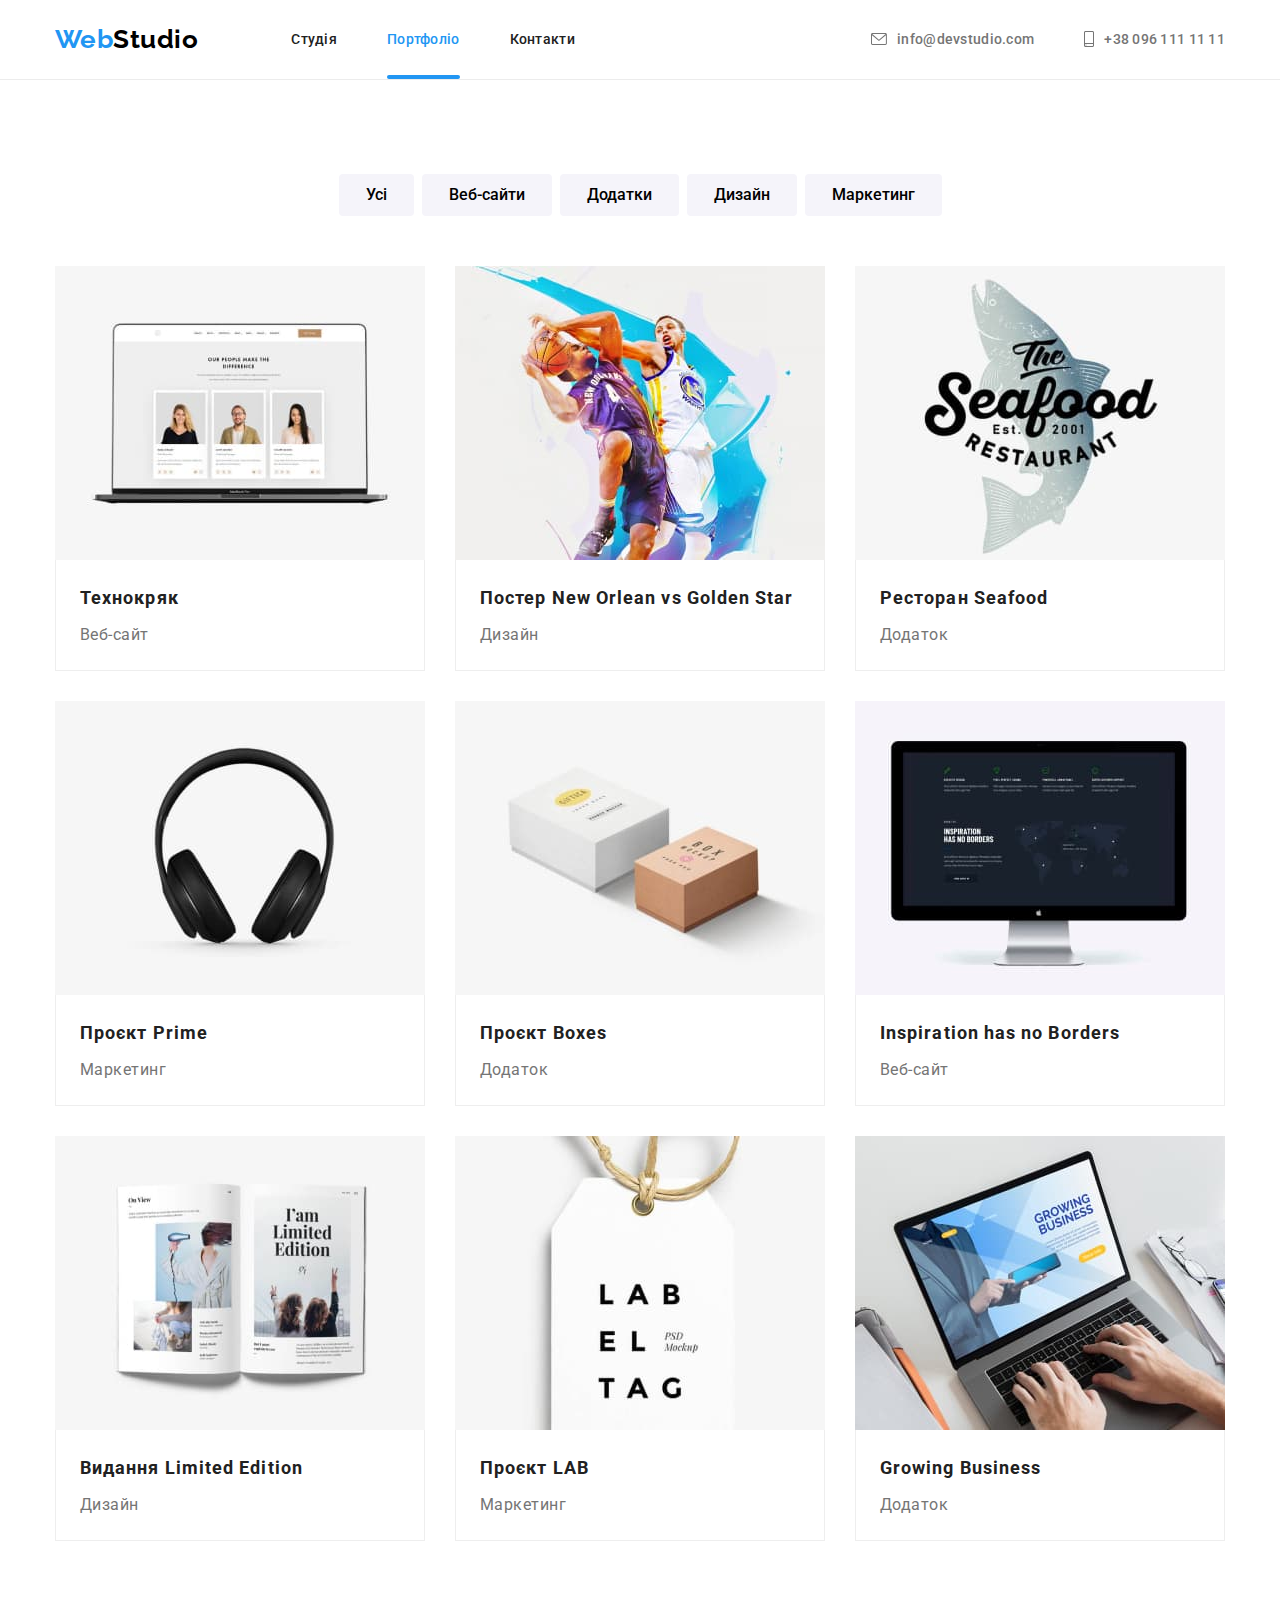
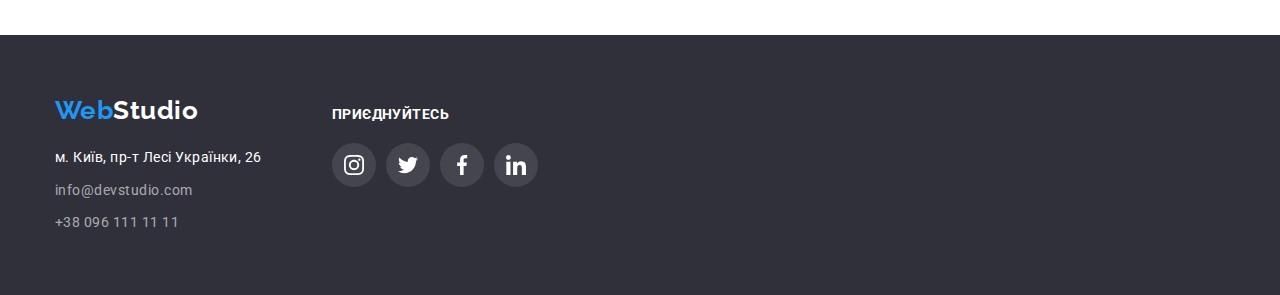
==== commit e54f247a: "set up color trans for port page" ====
--- a/portfolio.html
+++ b/portfolio.html
@@ -30,7 +30,7 @@
           >
           <ul class="nav-items no-style list">
             <li class="nav-item">
-              <a class="nav-link" href="./index.html">Студія</a>
+              <a class="nav-link color-trans" href="./index.html">Студія</a>
             </li>
             <li class="nav-item">
               <a class="nav-link underline" href="./portfolio.html"
@@ -38,13 +38,15 @@
               >
             </li>
             <li class="nav-item">
-              <a class="nav-link" href="">Контакти</a>
+              <a class="nav-link color-trans" href="">Контакти</a>
             </li>
           </ul>
         </nav>
         <ul class="contacts no-style list">
           <li class="contact-item">
-            <a class="contact-link no-decor" href="mailto:info@devstudio.com"
+            <a
+              class="contact-link no-decor color-trans"
+              href="mailto:info@devstudio.com"
               ><svg class="contact-icon" width="16" height="12">
                 <use href="./images/decor/sprite.svg#envelope"></use>
               </svg>
@@ -52,7 +54,9 @@
             >
           </li>
           <li class="contact-item">
-            <a class="contact-link no-decor" href="tel:+380961111111"
+            <a
+              class="contact-link no-decor color-trans"
+              href="tel:+380961111111"
               ><svg class="contact-icon" width="10" height="16">
                 <use href="./images/decor/sprite.svg#smartphone"></use>
               </svg>
@@ -255,7 +259,7 @@
             <ul class="address-list no-style">
               <li class="address-item">
                 <a
-                  class="address-link no-decor"
+                  class="address-link no-decor color-trans"
                   href="https://goo.gl/maps/4tvgwQAKs3iSgBmF8"
                   target="_blank"
                   rel="noopener nofollow noreferrer"
@@ -264,13 +268,15 @@
               </li>
               <li class="address-item">
                 <a
-                  class="address-link no-decor"
+                  class="address-link no-decor color-trans"
                   href="mailto:info@devstudio.com"
                   >info@devstudio.com</a
                 >
               </li>
               <li class="address-item">
-                <a class="address-link no-decor" href="tel:+380961111111"
+                <a
+                  class="address-link no-decor color-trans"
+                  href="tel:+380961111111"
                   >+38 096 111 11 11</a
                 >
               </li>
--- a/css/styles.css
+++ b/css/styles.css
@@ -35,7 +35,7 @@
   background-color: var(--bgn-color);
   color: var(--font-color);
   font-family: var(--font-primary);
-  font-size: 14px;
+  /* font-size: 14px; */
   font-style: normal;
   letter-spacing: 0.03em;
 }
@@ -101,6 +101,12 @@
   background-color: var(--bgn-color);
 }
 
+.color-trans {
+  transition-property: color;
+  transition-duration: 250ms;
+  transition-timing-function: cubic-bezier(0.4, 0, 0.2, 1);
+}
+
 /* header */
 
 .wst-header {
@@ -151,6 +157,7 @@
   letter-spacing: 0.02em;
   line-height: 1.143;
   text-decoration: none;
+  font-size: 14px;
 }
 
 .nav-link:hover,
@@ -168,7 +175,6 @@
 }
 
 .underline {
-  color: var(--brand-color);
   position: relative;
 }
 
@@ -190,6 +196,7 @@
   font-weight: 500;
   letter-spacing: 0.02em;
   line-height: 1.143;
+  font-size: 14px;
   display: flex;
   align-items: center;
 }
@@ -215,7 +222,6 @@
 .hero.section {
   padding-top: 200px;
   padding-bottom: 200px;
-  background-color: var(--third-bgn-color);
   text-align: center;
 }
 
@@ -290,6 +296,7 @@
 .features-item > .features-text {
   color: var(--small-text);
   line-height: 1.7;
+  font-size: 14px;
 }
 
 .features-list {
@@ -501,6 +508,7 @@
   color: var(--mr-white);
   font-style: normal;
   line-height: 1.7;
+  font-size: 14px;
 }
 
 .address-item > .address-link:hover,
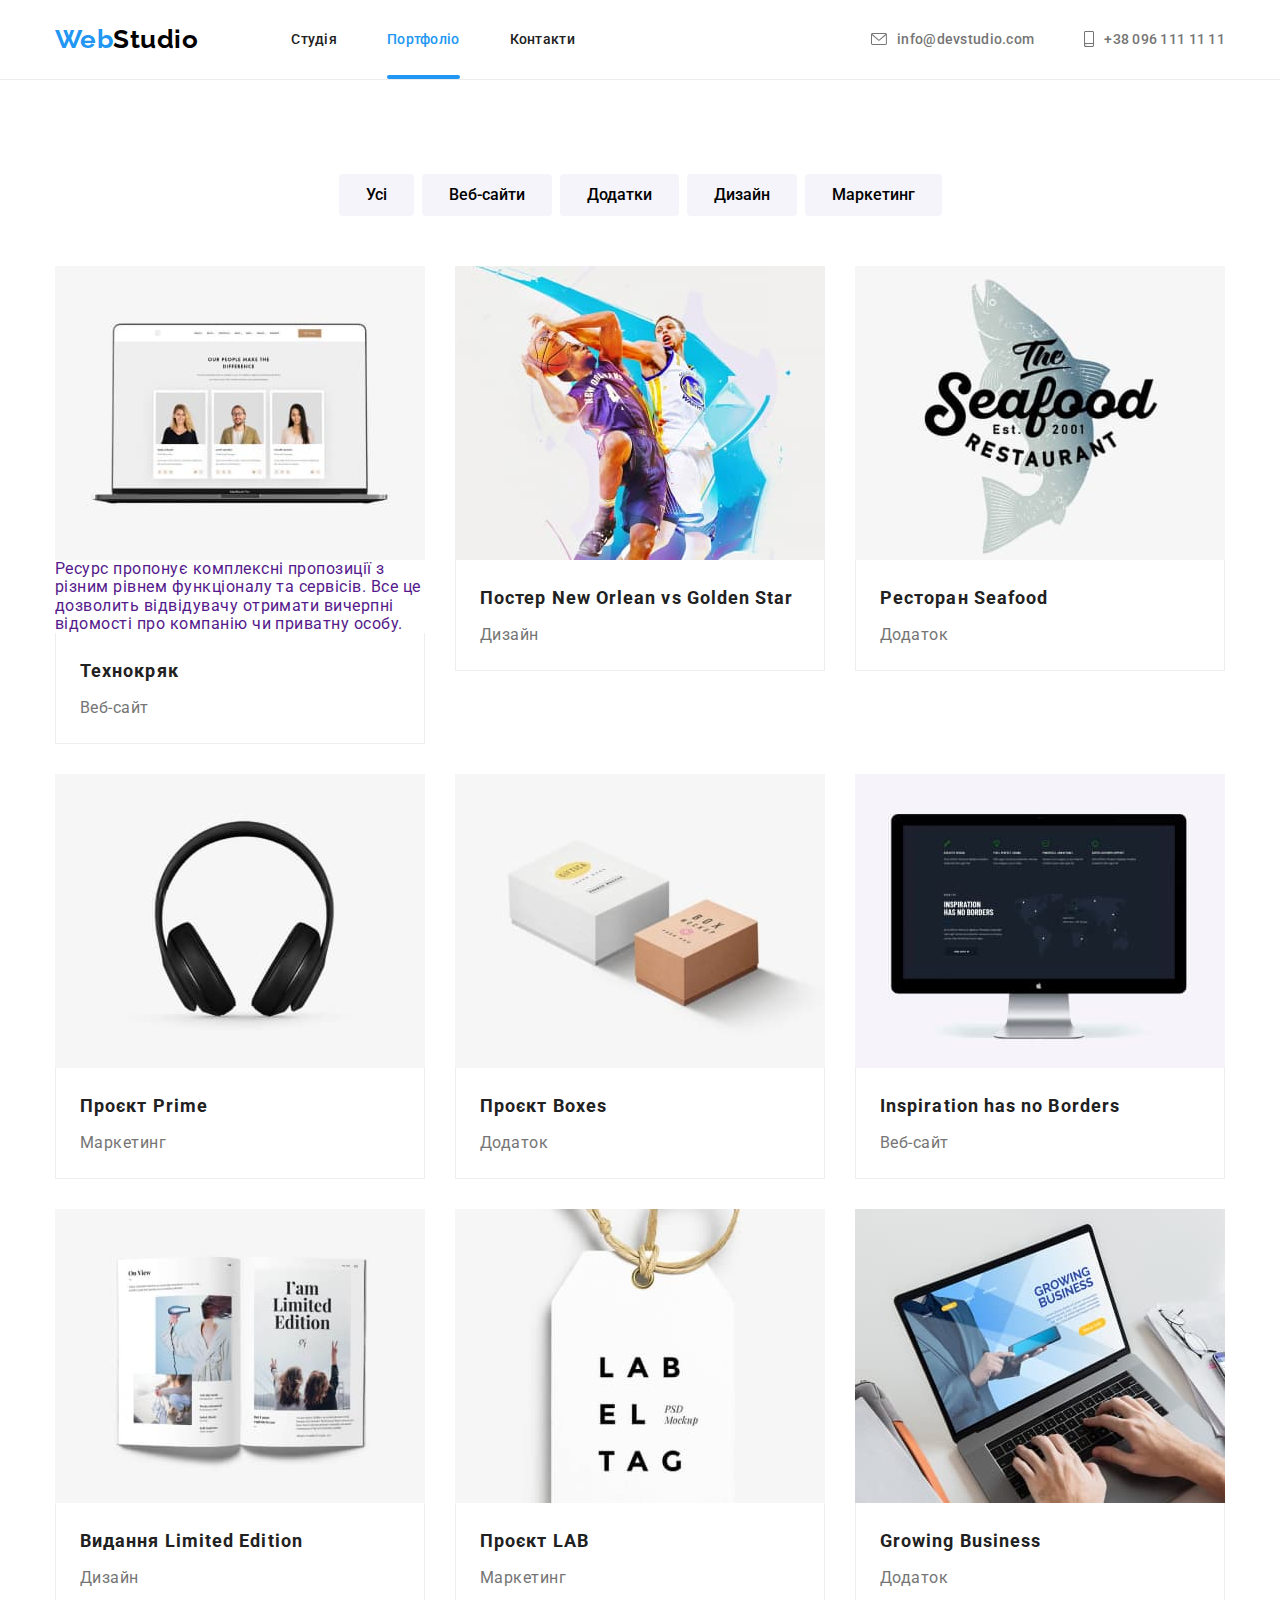
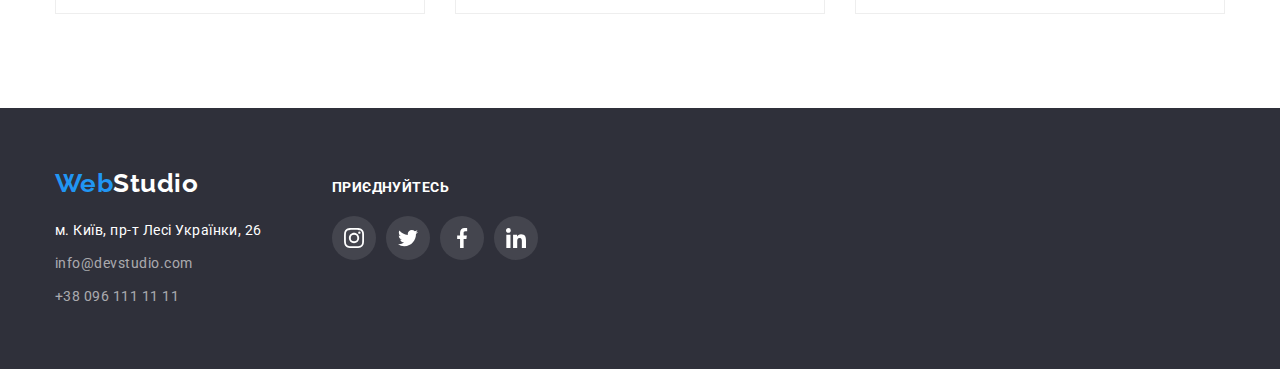
==== commit 06b42e61: "add prj decription" ====
--- a/portfolio.html
+++ b/portfolio.html
@@ -102,13 +102,20 @@
           <!-- Projects list -->
           <ul class="portfolio-projects no-style">
             <li class="project-item">
-              <a href="" class="project-link no-decor">
-                <img
-                  src="./images/portfolio/techno.jpg"
-                  alt="веб сайт"
-                  width="370"
-                  height="294"
-                />
+              <a href="" class="project-link no-decor shadow-trans">
+                <div class="project-wrap">
+                  <img
+                    src="./images/portfolio/techno.jpg"
+                    alt="веб сайт"
+                    width="370"
+                    height="294"
+                  />
+                  <p class="project-description">
+                    Ресурс пропонує комплексні пропозиції з різним рівнем
+                    функціоналу та сервісів. Все це дозволить відвідувачу
+                    отримати вичерпні відомості про компанію чи приватну особу.
+                  </p>
+                </div>
                 <div class="project-info">
                   <h2 class="project-name">Технокряк</h2>
                   <p class="project-function">Веб-сайт</p>
@@ -116,7 +123,7 @@
               </a>
             </li>
             <li class="project-item">
-              <a href="" class="project-link no-decor">
+              <a href="" class="project-link no-decor shadow-trans">
                 <img
                   src="./images/portfolio/poster.jpg"
                   alt="дизайн постеру"
@@ -132,7 +139,7 @@
               </a>
             </li>
             <li class="project-item">
-              <a href="" class="project-link no-decor">
+              <a href="" class="project-link no-decor shadow-trans">
                 <img
                   src="./images/portfolio/seafood.jpg"
                   alt="додаток ресторану"
@@ -148,7 +155,7 @@
               </a>
             </li>
             <li class="project-item">
-              <a href="" class="project-link no-decor">
+              <a href="" class="project-link no-decor shadow-trans">
                 <img
                   src="./images/portfolio/prime.jpg"
                   alt="маркетинг"
@@ -164,7 +171,7 @@
               </a>
             </li>
             <li class="project-item">
-              <a href="" class="project-link no-decor">
+              <a href="" class="project-link no-decor shadow-trans">
                 <img
                   src="./images/portfolio/boxes.jpg"
                   alt="додаток"
@@ -180,7 +187,7 @@
               </a>
             </li>
             <li class="project-item">
-              <a href="" class="project-link no-decor">
+              <a href="" class="project-link no-decor shadow-trans">
                 <img
                   src="./images/portfolio/inspiration.jpg"
                   alt="веб-сайт"
@@ -196,7 +203,7 @@
               </a>
             </li>
             <li class="project-item">
-              <a href="" class="project-link no-decor">
+              <a href="" class="project-link no-decor shadow-trans">
                 <img
                   src="./images/portfolio/limited.jpg"
                   alt="дизайн видання"
@@ -212,7 +219,7 @@
               </a>
             </li>
             <li class="project-item">
-              <a href="" class="project-link no-decor">
+              <a href="" class="project-link no-decor shadow-trans">
                 <img
                   src="./images/portfolio/lab.jpg"
                   alt="маркетинг"
@@ -228,7 +235,7 @@
               </a>
             </li>
             <li class="project-item">
-              <a href="" class="project-link no-decor">
+              <a href="" class="project-link no-decor shadow-trans">
                 <img
                   src="./images/portfolio/business.jpg"
                   alt="додаток"
@@ -287,28 +294,28 @@
           <p class="footer-social-headline">Приєднуйтесь</p>
           <ul class="footer-social-list no-style">
             <li class="footer-social-item">
-              <a href="" class="footer-social-link">
+              <a href="" class="footer-social-link bgn-trans">
                 <svg class="footer-social-icon" width="20" height="20">
                   <use href="./images/decor/sprite.svg#instagram"></use>
                 </svg>
               </a>
             </li>
             <li class="footer-social-item">
-              <a href="" class="footer-social-link">
+              <a href="" class="footer-social-link bgn-trans">
                 <svg class="footer-social-icon" width="20" height="20">
                   <use href="./images/decor/sprite.svg#twitter"></use>
                 </svg>
               </a>
             </li>
             <li class="footer-social-item">
-              <a href="" class="footer-social-link">
+              <a href="" class="footer-social-link bgn-trans">
                 <svg class="footer-social-icon" width="20" height="20">
                   <use href="./images/decor/sprite.svg#facebook"></use>
                 </svg>
               </a>
             </li>
             <li class="footer-social-item">
-              <a href="" class="footer-social-link">
+              <a href="" class="footer-social-link bgn-trans">
                 <svg class="footer-social-icon" width="20" height="20">
                   <use href="./images/decor/sprite.svg#linkedin"></use>
                 </svg>
--- a/css/styles.css
+++ b/css/styles.css
@@ -107,6 +107,36 @@
   transition-timing-function: cubic-bezier(0.4, 0, 0.2, 1);
 }
 
+.fill-bgn-trans {
+  transition-property: background-color, fill;
+  transition-duration: 250ms;
+  transition-timing-function: cubic-bezier(0.4, 0, 0.2, 1);
+}
+
+.bgn-trans {
+  transition-property: background-color;
+  transition-duration: 250ms;
+  transition-timing-function: cubic-bezier(0.4, 0, 0.2, 1);
+}
+
+.fill-bdr-trans {
+  transition-property: border-color, fill;
+  transition-duration: 250ms;
+  transition-timing-function: cubic-bezier(0.4, 0, 0.2, 1);
+}
+
+.bdr-trans {
+  transition-property: border-color;
+  transition-duration: 250ms;
+  transition-timing-function: cubic-bezier(0.4, 0, 0.2, 1);
+}
+
+.shadow-trans {
+  transition-property: box-shadow;
+  transition-duration: 250ms;
+  transition-timing-function: cubic-bezier(0.4, 0, 0.2, 1);
+}
+
 /* header */
 
 .wst-header {
@@ -594,6 +624,9 @@
   border-style: solid;
   padding: 6px 25px;
   min-height: 38px;
+  transition-property: background-color, border-color, color, box-shadow;
+  transition-duration: 250ms;
+  transition-timing-function: cubic-bezier(0.4, 0, 0.2, 1);
 }
 
 .portfolio-button:hover,
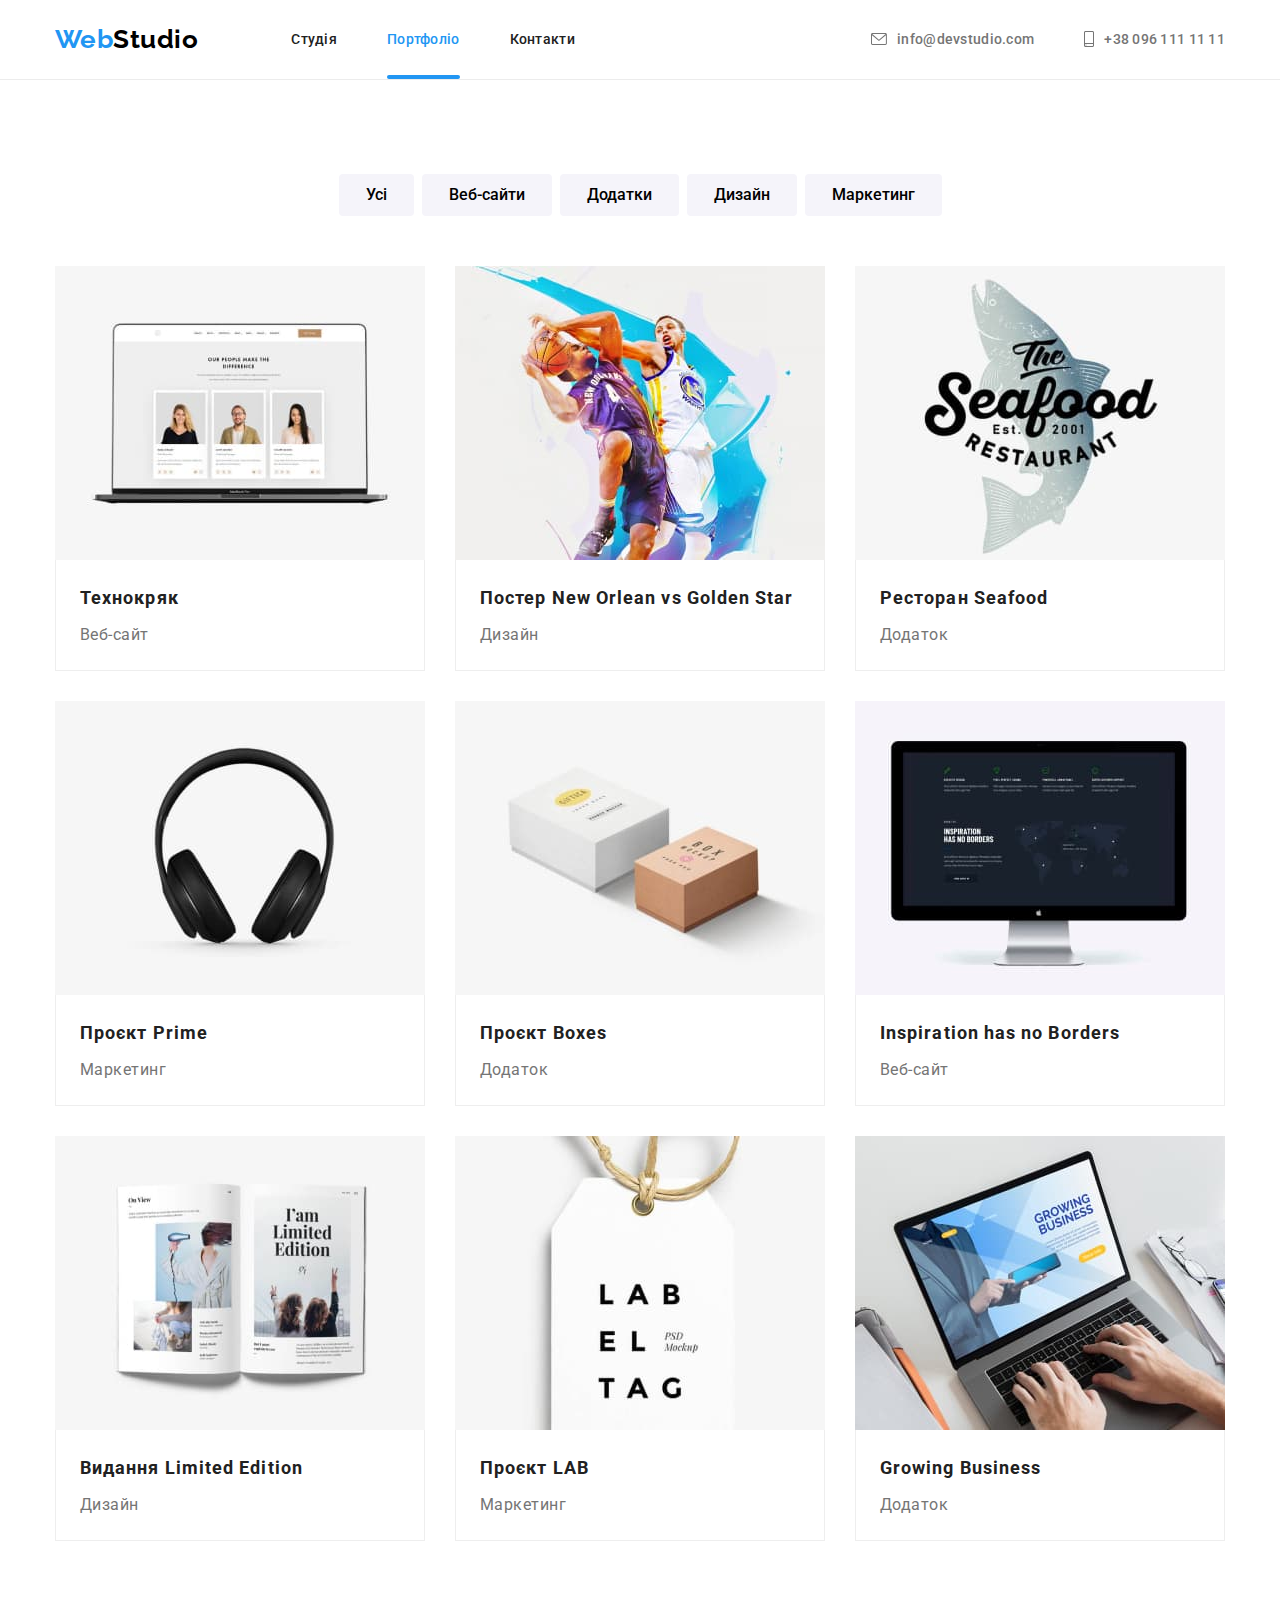
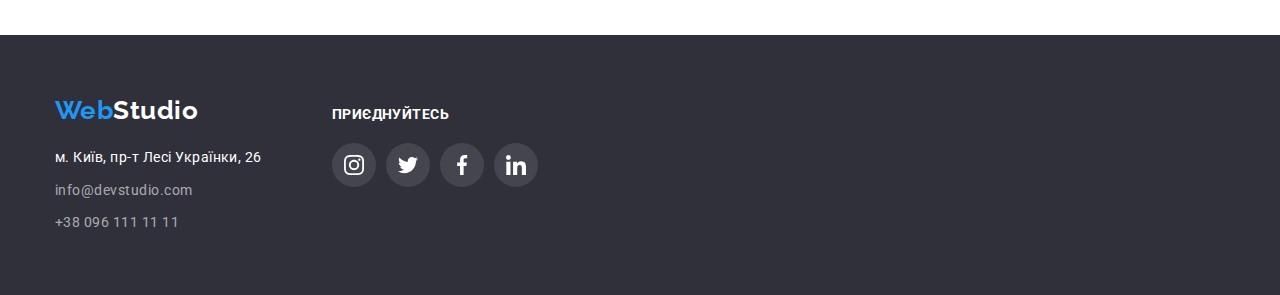
==== commit 331bcea1: "add prj desc to all items" ====
--- a/portfolio.html
+++ b/portfolio.html
@@ -124,12 +124,19 @@
             </li>
             <li class="project-item">
               <a href="" class="project-link no-decor shadow-trans">
-                <img
-                  src="./images/portfolio/poster.jpg"
-                  alt="дизайн постеру"
-                  width="370"
-                  height="294"
-                />
+                <div class="project-wrap">
+                  <img
+                    src="./images/portfolio/poster.jpg"
+                    alt="дизайн постеру"
+                    width="370"
+                    height="294"
+                  />
+                  <p class="project-description">
+                    Ресурс пропонує комплексні пропозиції з різним рівнем
+                    функціоналу та сервісів. Все це дозволить відвідувачу
+                    отримати вичерпні відомості про компанію чи приватну особу.
+                  </p>
+                </div>
                 <div class="project-info">
                   <h2 class="project-name">
                     Постер <span lang="en">New Orlean vs Golden Star</span>
@@ -140,12 +147,19 @@
             </li>
             <li class="project-item">
               <a href="" class="project-link no-decor shadow-trans">
-                <img
-                  src="./images/portfolio/seafood.jpg"
-                  alt="додаток ресторану"
-                  width="370"
-                  height="294"
-                />
+                <div class="project-wrap">
+                  <img
+                    src="./images/portfolio/seafood.jpg"
+                    alt="додаток ресторану"
+                    width="370"
+                    height="294"
+                  />
+                  <p class="project-description">
+                    Ресурс пропонує комплексні пропозиції з різним рівнем
+                    функціоналу та сервісів. Все це дозволить відвідувачу
+                    отримати вичерпні відомості про компанію чи приватну особу.
+                  </p>
+                </div>
                 <div class="project-info">
                   <h2 class="project-name">
                     Ресторан <span lang="en">Seafood</span>
@@ -156,12 +170,19 @@
             </li>
             <li class="project-item">
               <a href="" class="project-link no-decor shadow-trans">
-                <img
-                  src="./images/portfolio/prime.jpg"
-                  alt="маркетинг"
-                  width="370"
-                  height="294"
-                />
+                <div class="project-wrap">
+                  <img
+                    src="./images/portfolio/prime.jpg"
+                    alt="маркетинг"
+                    width="370"
+                    height="294"
+                  />
+                  <p class="project-description">
+                    Ресурс пропонує комплексні пропозиції з різним рівнем
+                    функціоналу та сервісів. Все це дозволить відвідувачу
+                    отримати вичерпні відомості про компанію чи приватну особу.
+                  </p>
+                </div>
                 <div class="project-info">
                   <h2 class="project-name">
                     Проєкт <span lang="en">Prime</span>
@@ -172,12 +193,19 @@
             </li>
             <li class="project-item">
               <a href="" class="project-link no-decor shadow-trans">
-                <img
-                  src="./images/portfolio/boxes.jpg"
-                  alt="додаток"
-                  width="370"
-                  height="294"
-                />
+                <div class="project-wrap">
+                  <img
+                    src="./images/portfolio/boxes.jpg"
+                    alt="додаток"
+                    width="370"
+                    height="294"
+                  />
+                  <p class="project-description">
+                    Ресурс пропонує комплексні пропозиції з різним рівнем
+                    функціоналу та сервісів. Все це дозволить відвідувачу
+                    отримати вичерпні відомості про компанію чи приватну особу.
+                  </p>
+                </div>
                 <div class="project-info">
                   <h2 class="project-name">
                     Проєкт <span lang="en">Boxes</span>
@@ -188,12 +216,19 @@
             </li>
             <li class="project-item">
               <a href="" class="project-link no-decor shadow-trans">
-                <img
-                  src="./images/portfolio/inspiration.jpg"
-                  alt="веб-сайт"
-                  width="370"
-                  height="294"
-                />
+                <div class="project-wrap">
+                  <img
+                    src="./images/portfolio/inspiration.jpg"
+                    alt="веб-сайт"
+                    width="370"
+                    height="294"
+                  />
+                  <p class="project-description">
+                    Ресурс пропонує комплексні пропозиції з різним рівнем
+                    функціоналу та сервісів. Все це дозволить відвідувачу
+                    отримати вичерпні відомості про компанію чи приватну особу.
+                  </p>
+                </div>
                 <div class="project-info">
                   <h2 class="project-name">
                     <span lang="en">Inspiration has no Borders</span>
@@ -204,12 +239,19 @@
             </li>
             <li class="project-item">
               <a href="" class="project-link no-decor shadow-trans">
-                <img
-                  src="./images/portfolio/limited.jpg"
-                  alt="дизайн видання"
-                  width="370"
-                  height="294"
-                />
+                <div class="project-wrap">
+                  <img
+                    src="./images/portfolio/limited.jpg"
+                    alt="дизайн видання"
+                    width="370"
+                    height="294"
+                  />
+                  <p class="project-description">
+                    Ресурс пропонує комплексні пропозиції з різним рівнем
+                    функціоналу та сервісів. Все це дозволить відвідувачу
+                    отримати вичерпні відомості про компанію чи приватну особу.
+                  </p>
+                </div>
                 <div class="project-info">
                   <h2 class="project-name">
                     Видання <span lang="en">Limited Edition</span>
@@ -220,12 +262,19 @@
             </li>
             <li class="project-item">
               <a href="" class="project-link no-decor shadow-trans">
-                <img
-                  src="./images/portfolio/lab.jpg"
-                  alt="маркетинг"
-                  width="370"
-                  height="294"
-                />
+                <div class="project-wrap">
+                  <img
+                    src="./images/portfolio/lab.jpg"
+                    alt="маркетинг"
+                    width="370"
+                    height="294"
+                  />
+                  <p class="project-description">
+                    Ресурс пропонує комплексні пропозиції з різним рівнем
+                    функціоналу та сервісів. Все це дозволить відвідувачу
+                    отримати вичерпні відомості про компанію чи приватну особу.
+                  </p>
+                </div>
                 <div class="project-info">
                   <h2 class="project-name">
                     Проєкт <span lang="en">LAB</span>
@@ -236,12 +285,19 @@
             </li>
             <li class="project-item">
               <a href="" class="project-link no-decor shadow-trans">
-                <img
-                  src="./images/portfolio/business.jpg"
-                  alt="додаток"
-                  width="370"
-                  height="294"
-                />
+                <div class="project-wrap">
+                  <img
+                    src="./images/portfolio/business.jpg"
+                    alt="додаток"
+                    width="370"
+                    height="294"
+                  />
+                  <p class="project-description">
+                    Ресурс пропонує комплексні пропозиції з різним рівнем
+                    функціоналу та сервісів. Все це дозволить відвідувачу
+                    отримати вичерпні відомості про компанію чи приватну особу.
+                  </p>
+                </div>
                 <div class="project-info">
                   <h2 class="project-name">
                     <span lang="en">Growing Business</span>
--- a/css/styles.css
+++ b/css/styles.css
@@ -686,3 +686,30 @@
 .project-link:hover {
   box-shadow: 0px 4px 4px var(--project-box-shadow);
 }
+
+.project-wrap {
+  position: relative;
+  overflow: hidden;
+}
+
+.project-description {
+  position: absolute;
+  top: 0;
+  left: 0;
+  width: inherit;
+  height: calc(100% + 1px);
+  color: var(--mr-white);
+  font-size: 18px;
+  line-height: 1.56;
+  letter-spacing: 0.03em;
+  padding: 63px 24px;
+  background-color: rgba(33, 150, 243, 0.9);
+  transform: translateY(100%);
+  transition-duration: 250ms;
+  transition-timing-function: cubic-bezier(0.4, 0, 0.2, 1);
+  overflow: auto;
+}
+
+.project-link:hover .project-description {
+  transform: translateY(0);
+}
